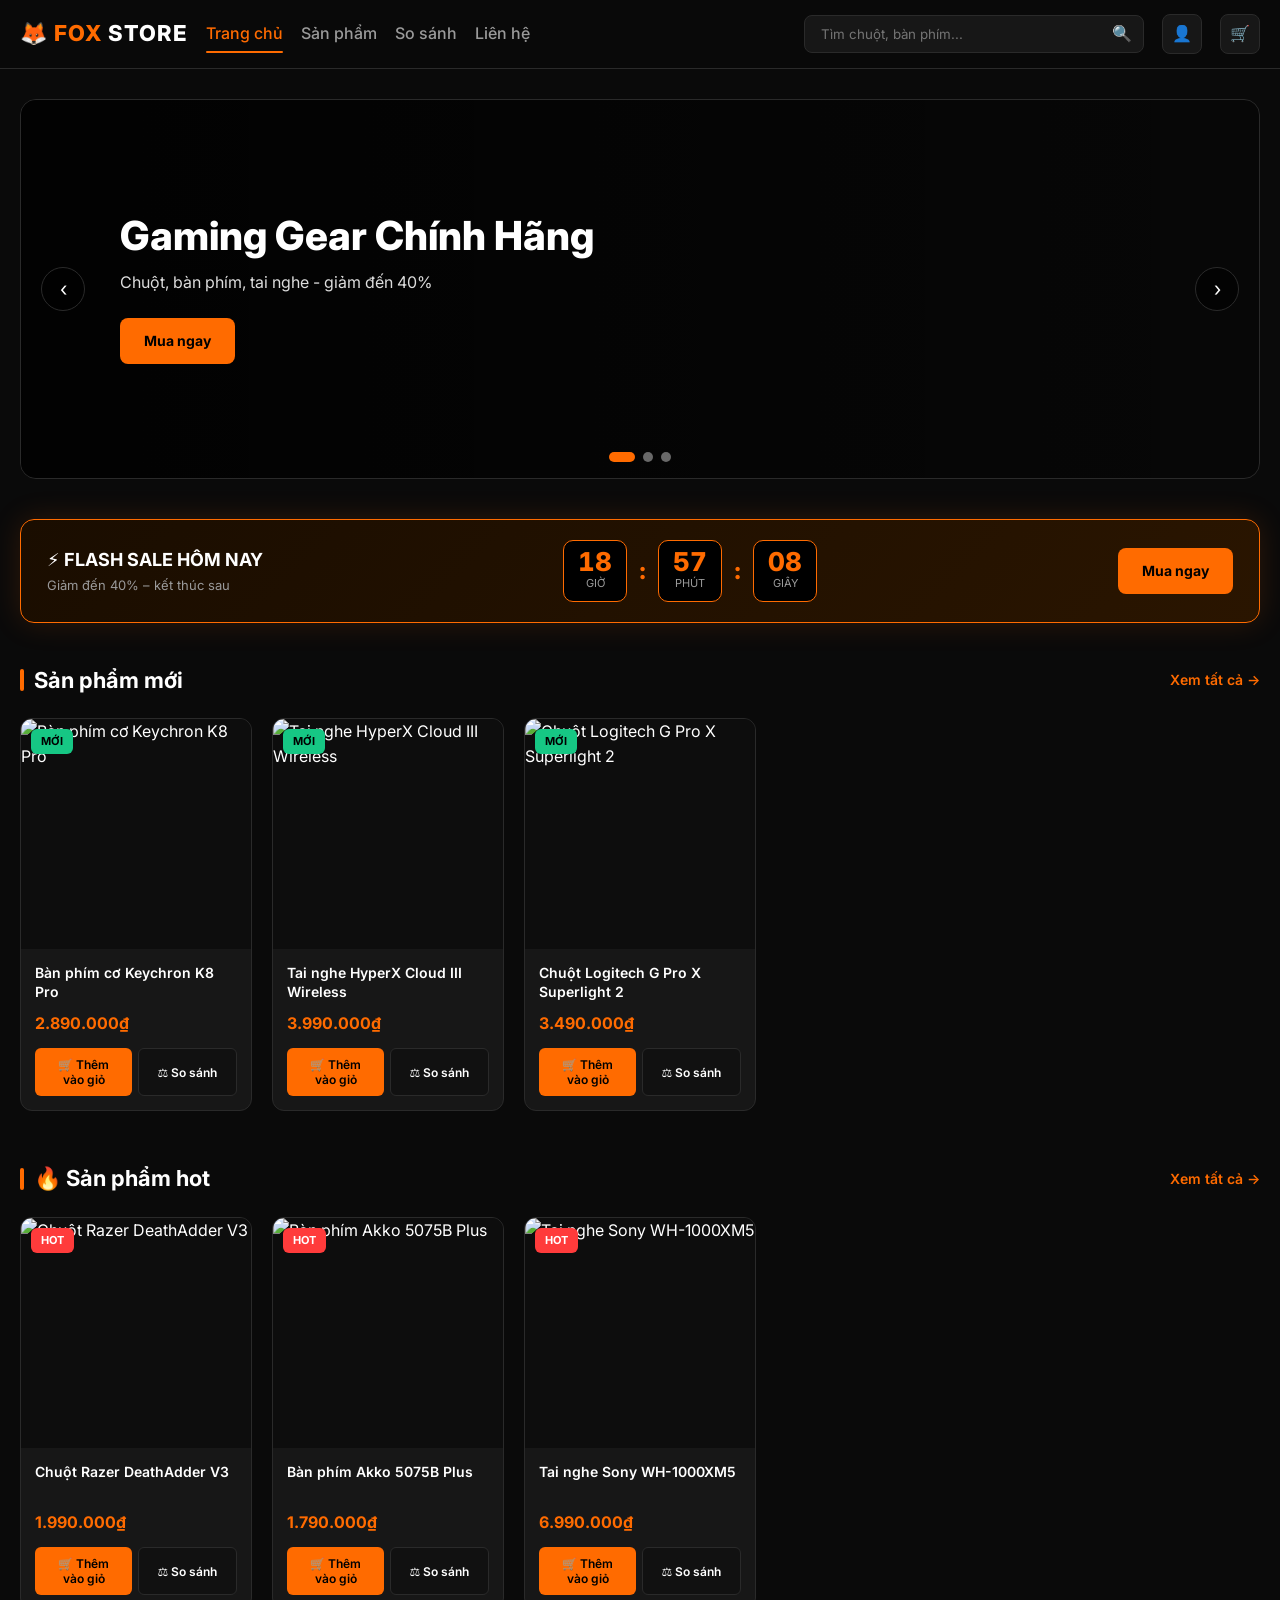
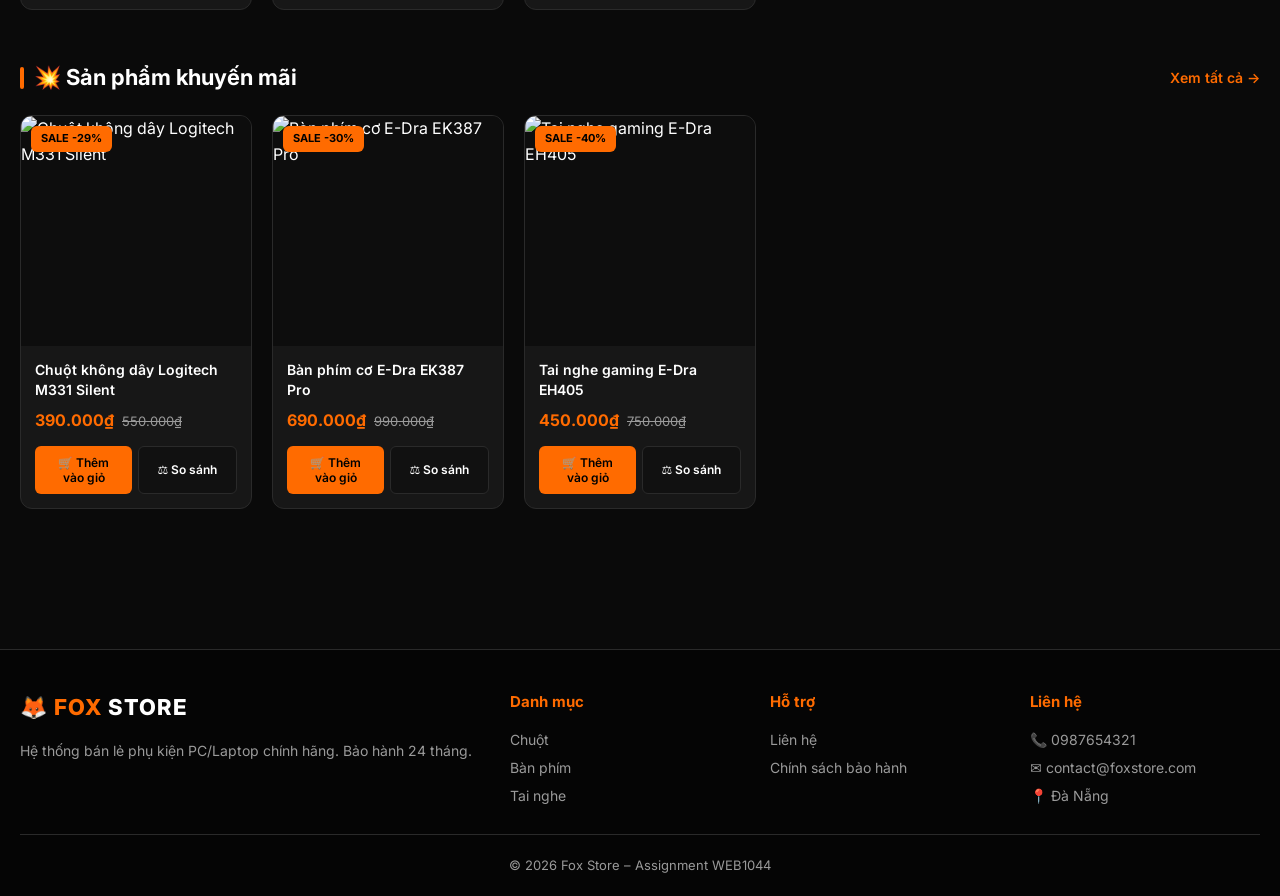
==== index.html @ b40ea375 "Initial commit" ====
<!DOCTYPE html>
<html lang="vi">

<head>
    <meta charset="UTF-8">
    <meta name="viewport" content="width=device-width, initial-scale=1.0">
    <title>Fox Store 🦊 – Phụ kiện PC / Laptop chính hãng</title>
    <link href="https://fonts.googleapis.com/css2?family=Inter:wght@400;500;600;700;800&display=swap" rel="stylesheet">
    <link rel="stylesheet" href="css/style.css">
</head>

<body>
    <div id="header"></div>
    <div class="container">
        <div class="slider" id="slider"></div>
        <div class="countdown-bar">
            <div class="countdown-label">⚡ FLASH SALE HÔM NAY<small>Giảm đến 40% – kết thúc sau</small></div>
            <div class="countdown" id="countdown"></div>
            <a href="category.html?group=sale" class="btn">Mua ngay</a>
        </div>

        <div class="section-head">
            <h2 class="section-title">Sản phẩm mới</h2>
            <a href="category.html?group=new" class="see-more">Xem tất cả →</a>
        </div>
        <div class="product-grid" id="gridNew"></div>

        <div class="section-head">
            <h2 class="section-title">🔥 Sản phẩm hot</h2>
            <a href="category.html?group=hot" class="see-more">Xem tất cả →</a>
        </div>
        <div class="product-grid" id="gridHot"></div>

        <div class="section-head">
            <h2 class="section-title">💥 Sản phẩm khuyến mãi</h2>
            <a href="category.html?group=sale" class="see-more">Xem tất cả →</a>
        </div>
        <div class="product-grid" id="gridSale"></div>

        <div id="viewedSection" style="display:none">
            <div class="section-head">
                <h2 class="section-title">👀 Bạn đã xem gần đây</h2>
            </div>
            <div class="product-grid" id="gridViewed"></div>
        </div>

        <div id="outSection" style="display:none">
            <div class="section-head">
                <h2 class="section-title">🚫 Sản phẩm đã hết hàng</h2>
                <a href="category.html?group=out" class="see-more">Xem tất cả →</a>
            </div>
            <div class="product-grid" id="gridOut"></div>
        </div>
    </div>
    <div id="footer"></div>

    <script src="js/data.js"></script>
    <script src="js/auth.js"></script>
    <script src="js/orders.js"></script>
    <script src="js/chat.js"></script>
    <script src="js/reviews.js"></script>
    <script src="js/cart.js"></script>
    <script src="js/slider.js"></script>
    <script src="js/countdown.js"></script>
    <script src="js/geo.js"></script>
    <script src="js/validate.js"></script>
    <script src="js/main.js"></script>
    <script src="js/compare.js"></script>
    <script src="js/layout.js"></script>
    <script>
        document.addEventListener("DOMContentLoaded", () => {
            injectLayout("home");
            renderSlider();
            startCountdown();
            renderHomeGroups();
        });
    </script>
</body>

</html>
---- css/style.css ----
/* ============================================================
   FOX STORE – MASTER STYLESHEET
   ============================================================ */

/* ============ RESET & VARIABLES ============ */
:root {
    --bg: #0a0a0a;
    --bg-2: #111;
    --card: #171717;
    --card-2: #1d1d1d;
    --border: #2a2a2a;
    --border-2: #333;
    --accent: #ff6b00;
    --accent-2: #ff8533;
    --accent-soft: rgba(255, 107, 0, 0.12);
    --text: #fff;
    --muted: #9a9a9a;
    --danger: #ff3b3b;
    --success: #16c784;
    --warning: #ffb020;
    --info: #00a8ff;
    --radius: 12px;
    --radius-sm: 8px;
    --radius-lg: 16px;
}

* {
    margin: 0;
    padding: 0;
    box-sizing: border-box;
}

html {
    scroll-behavior: smooth;
}

body {
    font-family: "Inter", system-ui, -apple-system, sans-serif;
    background: var(--bg);
    color: var(--text);
    line-height: 1.6;
    -webkit-font-smoothing: antialiased;
    -moz-osx-font-smoothing: grayscale;
}

a {
    color: inherit;
    text-decoration: none;
}

img {
    display: block;
    max-width: 100%;
}

button {
    font-family: inherit;
    cursor: pointer;
}

input,
select,
textarea {
    font-family: inherit;
}

/* ============ HEADER ============ */
.header {
    position: sticky;
    top: 0;
    z-index: 100;
    background: rgba(10, 10, 10, 0.92);
    backdrop-filter: blur(12px);
    -webkit-backdrop-filter: blur(12px);
    border-bottom: 1px solid var(--border);
}

.header-inner {
    max-width: 1280px;
    margin: 0 auto;
    display: flex;
    align-items: center;
    gap: 18px;
    padding: 14px 20px;
}

.logo {
    font-size: 22px;
    font-weight: 800;
    color: var(--accent);
    letter-spacing: 1px;
    display: flex;
    align-items: center;
    gap: 6px;
    flex-shrink: 0;
}

.logo span {
    color: var(--text);
}

.nav {
    display: flex;
    gap: 18px;
}

.nav a {
    color: var(--muted);
    font-weight: 500;
    transition: color .2s;
    position: relative;
}

.nav a:hover,
.nav a.active {
    color: var(--accent);
}

.nav a.active::after {
    content: "";
    position: absolute;
    bottom: -6px;
    left: 0;
    right: 0;
    height: 2px;
    background: var(--accent);
    border-radius: 2px;
}

.search-box {
    flex: 1;
    max-width: 340px;
    margin-left: auto;
    position: relative;
}

.search-box input {
    width: 100%;
    padding: 10px 40px 10px 16px;
    background: var(--card);
    border: 1px solid var(--border);
    border-radius: var(--radius-sm);
    color: var(--text);
    outline: none;
    transition: .2s;
}

.search-box input:focus {
    border-color: var(--accent);
    box-shadow: 0 0 0 3px var(--accent-soft);
}

.search-box::after {
    content: "🔍";
    position: absolute;
    right: 12px;
    top: 50%;
    transform: translateY(-50%);
    pointer-events: none;
}

.header-actions {
    display: flex;
    gap: 10px;
    align-items: center;
    flex-shrink: 0;
}

.icon-btn {
    position: relative;
    background: var(--card);
    border: 1px solid var(--border);
    width: 40px;
    height: 40px;
    border-radius: var(--radius-sm);
    color: var(--text);
    font-size: 16px;
    display: grid;
    place-items: center;
    transition: .2s;
    padding: 0;
}

.icon-btn:hover {
    border-color: var(--accent);
    color: var(--accent);
}

.badge {
    position: absolute;
    top: -6px;
    right: -6px;
    background: var(--accent);
    color: #000;
    font-size: 11px;
    font-weight: 700;
    padding: 2px 6px;
    border-radius: 10px;
    min-width: 18px;
    text-align: center;
    line-height: 1.2;
}

.badge:empty,
.badge[data-count="0"] {
    display: none !important;
}

.user-info {
    font-size: 13px;
    color: var(--muted);
    display: flex;
    align-items: center;
    gap: 6px;
    white-space: nowrap;
}

/* ============ CONTAINER ============ */
.container {
    max-width: 1280px;
    margin: 0 auto;
    padding: 30px 20px;
}

.section-title {
    font-size: 22px;
    font-weight: 700;
    display: flex;
    align-items: center;
    gap: 10px;
    margin-bottom: 20px;
}

.section-title::before {
    content: "";
    width: 4px;
    height: 22px;
    background: var(--accent);
    border-radius: 2px;
    flex-shrink: 0;
}

.section-head {
    display: flex;
    justify-content: space-between;
    align-items: center;
    margin-bottom: 20px;
    gap: 16px;
    flex-wrap: wrap;
}

.section-head .section-title {
    margin-bottom: 0;
}

.see-more {
    color: var(--accent);
    font-weight: 600;
    font-size: 14px;
}

.see-more:hover {
    color: var(--accent-2);
}

/* ============ BUTTONS ============ */
.btn {
    display: inline-flex;
    align-items: center;
    justify-content: center;
    gap: 6px;
    padding: 12px 24px;
    background: var(--accent);
    color: #000;
    border-radius: var(--radius-sm);
    font-weight: 700;
    border: none;
    cursor: pointer;
    transition: .2s;
    font-size: 14px;
    white-space: nowrap;
}

.btn:hover {
    background: var(--accent-2);
    transform: translateY(-2px);
}

.btn:active {
    transform: translateY(0);
}

.btn:disabled {
    opacity: .5;
    cursor: not-allowed;
    transform: none !important;
}

.btn-outline {
    background: transparent;
    color: var(--accent);
    border: 1px solid var(--accent);
}

.btn-outline:hover {
    background: var(--accent);
    color: #000;
}

.btn-sm {
    padding: 9px 12px;
    border-radius: 6px;
    font-size: 12px;
    font-weight: 600;
    border: none;
    transition: .2s;
    text-align: center;
    cursor: pointer;
    display: inline-flex;
    align-items: center;
    justify-content: center;
    gap: 4px;
}

.btn-cart {
    background: var(--accent);
    color: #000;
    flex: 1;
}

.btn-cart:hover {
    background: var(--accent-2);
}

.btn-detail {
    background: var(--bg-2);
    color: var(--text);
    border: 1px solid var(--border);
    flex: 1;
    display: block;
}

.btn-detail:hover {
    border-color: var(--accent);
    color: var(--accent);
}

.btn-buynow {
    background: var(--accent);
    color: #000;
    font-weight: 700;
}

.btn-buynow:hover {
    background: var(--accent-2);
}

.btn-out {
    background: #2a2a2a;
    color: #777;
    flex: 1;
    cursor: not-allowed;
    padding: 9px 12px;
    border-radius: 6px;
    font-size: 12px;
    font-weight: 600;
    border: 1px solid #333;
}

.btn-export {
    background: linear-gradient(135deg, #00a8ff, #0090e0);
    color: #000;
    border: none;
}

.btn-export:hover {
    background: linear-gradient(135deg, #33baff, #00a8ff);
}

.btn-reindex {
    background: linear-gradient(135deg, #a855f7, #9333ea);
    color: #fff;
    border: none;
}

.btn-reindex:hover {
    background: linear-gradient(135deg, #b875f8, #a855f7);
}

/* ============ SLIDER ============ */
.slider {
    position: relative;
    border-radius: var(--radius-lg);
    overflow: hidden;
    height: 380px;
    margin-bottom: 40px;
    border: 1px solid var(--border);
}

.slide {
    position: absolute;
    inset: 0;
    opacity: 0;
    transition: opacity .6s;
    background-size: cover;
    background-position: center;
}

.slide.active {
    opacity: 1;
}

.slide-content {
    position: absolute;
    left: 8%;
    top: 50%;
    transform: translateY(-50%);
    z-index: 2;
    max-width: 55%;
}

.slide-content h2 {
    font-size: 40px;
    font-weight: 800;
    margin-bottom: 12px;
    line-height: 1.1;
}

.slide-content p {
    color: #ddd;
    margin-bottom: 22px;
    font-size: 16px;
}

.slider-btn {
    position: absolute;
    top: 50%;
    transform: translateY(-50%);
    background: rgba(0, 0, 0, .6);
    border: 1px solid var(--border);
    color: #fff;
    width: 44px;
    height: 44px;
    border-radius: 50%;
    cursor: pointer;
    font-size: 20px;
    z-index: 3;
    transition: .2s;
    padding: 0;
    display: grid;
    place-items: center;
}

.slider-btn:hover {
    background: var(--accent);
    color: #000;
}

.slider-btn.prev {
    left: 20px;
}

.slider-btn.next {
    right: 20px;
}

.slider-dots {
    position: absolute;
    bottom: 16px;
    left: 50%;
    transform: translateX(-50%);
    display: flex;
    gap: 8px;
    z-index: 3;
}

.dot {
    width: 10px;
    height: 10px;
    border-radius: 50%;
    background: rgba(255, 255, 255, .4);
    cursor: pointer;
    transition: .2s;
    border: none;
    padding: 0;
}

.dot.active {
    background: var(--accent);
    width: 26px;
    border-radius: 6px;
}

/* ============ COUNTDOWN ============ */
.countdown-bar {
    background: linear-gradient(135deg, #1a0d00, #2a1500);
    border: 1px solid var(--accent);
    border-radius: 14px;
    padding: 20px 26px;
    display: flex;
    align-items: center;
    justify-content: space-between;
    gap: 20px;
    margin-bottom: 40px;
    flex-wrap: wrap;
    box-shadow: 0 0 30px rgba(255, 107, 0, .15);
}

.countdown-label {
    font-size: 18px;
    font-weight: 700;
}

.countdown-label small {
    display: block;
    color: var(--muted);
    font-weight: 400;
    font-size: 13px;
}

.countdown {
    display: flex;
    gap: 12px;
    align-items: center;
}

.cd-box {
    background: #000;
    border: 1px solid var(--accent);
    border-radius: 10px;
    padding: 8px 14px;
    min-width: 62px;
    text-align: center;
}

.cd-num {
    font-size: 26px;
    font-weight: 800;
    color: var(--accent);
    font-variant-numeric: tabular-nums;
    line-height: 1;
}

.cd-label {
    font-size: 11px;
    color: var(--muted);
    text-transform: uppercase;
}

.cd-sep {
    font-size: 24px;
    color: var(--accent);
    font-weight: 800;
}

/* ============ PRODUCT GRID ============ */
.product-grid {
    display: grid;
    grid-template-columns: repeat(auto-fill, minmax(230px, 1fr));
    gap: 20px;
    margin-bottom: 50px;
}

.product-card {
    background: var(--card);
    border: 1px solid var(--border);
    border-radius: var(--radius);
    overflow: hidden;
    transition: .25s;
    position: relative;
    cursor: pointer;
}

.product-card:hover {
    border-color: var(--accent);
    transform: translateY(-4px);
    box-shadow: 0 10px 30px rgba(255, 107, 0, .2);
}

.product-img {
    aspect-ratio: 1 / 1;
    overflow: hidden;
    background: #0d0d0d;
    position: relative;
}

.product-img img {
    width: 100%;
    height: 100%;
    object-fit: cover;
    transition: transform .4s;
}

.product-card:hover .product-img img {
    transform: scale(1.08);
}

.badge-tag {
    position: absolute;
    top: 10px;
    left: 10px;
    padding: 4px 10px;
    border-radius: 6px;
    font-size: 11px;
    font-weight: 700;
    text-transform: uppercase;
    z-index: 2;
}

.badge-new {
    background: var(--success);
    color: #000;
}

.badge-hot {
    background: var(--danger);
    color: #fff;
}

.badge-sale {
    background: var(--accent);
    color: #000;
}

.badge-out {
    background: #666;
    color: #fff;
}

.product-info {
    padding: 14px;
}

.product-name {
    font-size: 14px;
    font-weight: 600;
    line-height: 1.4;
    margin-bottom: 8px;
    height: 40px;
    overflow: hidden;
    display: -webkit-box;
    -webkit-line-clamp: 2;
    line-clamp: 2;
    -webkit-box-orient: vertical;
    box-orient: vertical;
}

.product-price {
    display: flex;
    gap: 8px;
    align-items: baseline;
    margin-bottom: 12px;
}

.price-now {
    color: var(--accent);
    font-size: 16px;
    font-weight: 700;
}

.price-old {
    color: var(--muted);
    font-size: 13px;
    text-decoration: line-through;
}

.product-actions {
    display: flex;
    gap: 6px;
}

.btn-compare {
    background: var(--bg-2);
    color: var(--text);
    border: 1px solid var(--border);
    flex: 1;
    min-width: 0;
}

.btn-compare:hover {
    border-color: var(--accent);
    color: var(--accent);
}

.btn-compare-active {
    background: var(--accent);
    color: #000;
    border: 1px solid var(--accent);
    flex: 1;
    min-width: 0;
}

.btn-compare-active:hover {
    background: var(--accent-2);
}

.product-card.out-of-stock {
    opacity: .6;
    cursor: not-allowed;
}

.product-card.out-of-stock:hover {
    transform: none;
    border-color: var(--border);
    box-shadow: none;
}

.product-card.out-of-stock:hover .product-img img {
    transform: none;
}

/* ============ FORM ============ */
.form-group {
    margin-bottom: 16px;
}

.form-group label {
    display: block;
    margin-bottom: 6px;
    font-weight: 500;
    font-size: 14px;
}

.form-control {
    width: 100%;
    padding: 11px 14px;
    background: var(--card);
    border: 1px solid var(--border);
    border-radius: var(--radius-sm);
    color: var(--text);
    outline: none;
    font-size: 14px;
    transition: .2s;
}

.form-control:focus {
    border-color: var(--accent);
}

.form-control.error {
    border-color: var(--danger);
}

.form-control:disabled,
.form-control[readonly] {
    opacity: .6;
    cursor: not-allowed;
}

textarea.form-control {
    resize: vertical;
    min-height: 80px;
}

select.form-control {
    cursor: pointer;
}

.error-msg {
    color: var(--danger);
    font-size: 12px;
    margin-top: 4px;
    display: none;
}

.error-msg.show {
    display: block;
}

.form-row {
    display: grid;
    grid-template-columns: 1fr 1fr;
    gap: 14px;
}

/* ============ PASSWORD TOGGLE ============ */
.pw-wrap {
    position: relative;
}

.pw-wrap .form-control {
    padding-right: 46px;
}

.pw-toggle {
    position: absolute;
    right: 8px;
    top: 50%;
    transform: translateY(-50%);
    background: transparent;
    border: none;
    color: var(--muted);
    font-size: 18px;
    cursor: pointer;
    padding: 6px 8px;
    border-radius: 6px;
    transition: .2s;
}

.pw-toggle:hover {
    color: var(--accent);
    background: var(--bg-2);
}

/* ============ CART ============ */
.cart-item {
    display: grid;
    grid-template-columns: 80px 1fr auto auto;
    gap: 16px;
    align-items: center;
    padding: 16px;
    background: var(--card);
    border: 1px solid var(--border);
    border-radius: var(--radius);
    margin-bottom: 12px;
}

.cart-item img {
    width: 80px;
    height: 80px;
    object-fit: cover;
    border-radius: var(--radius-sm);
}

.qty-control {
    display: flex;
    align-items: center;
    gap: 8px;
}

.qty-btn {
    width: 30px;
    height: 30px;
    border-radius: 6px;
    background: var(--bg-2);
    border: 1px solid var(--border);
    color: #fff;
    font-weight: 700;
    display: grid;
    place-items: center;
    transition: .2s;
    padding: 0;
}

.qty-btn:hover {
    border-color: var(--accent);
    color: var(--accent);
}

.qty-num {
    min-width: 30px;
    text-align: center;
    font-weight: 700;
}

.btn-remove {
    background: transparent;
    border: none;
    color: var(--danger);
    font-size: 18px;
    transition: .2s;
    padding: 4px;
}

.btn-remove:hover {
    transform: scale(1.15);
}

.cart-summary {
    background: var(--card);
    border: 1px solid var(--border);
    border-radius: var(--radius);
    padding: 24px;
    margin-top: 20px;
}

.summary-row {
    display: flex;
    justify-content: space-between;
    padding: 10px 0;
    border-bottom: 1px solid var(--border);
}

.summary-row.total {
    border-bottom: none;
    font-size: 20px;
    font-weight: 700;
    padding-top: 16px;
}

.summary-row.total span:last-child {
    color: var(--accent);
}

/* ============ TOAST ============ */
.toast {
    position: fixed;
    bottom: 24px;
    right: 24px;
    background: var(--card);
    border: 1px solid var(--accent);
    border-radius: var(--radius-sm);
    padding: 14px 20px;
    color: #fff;
    font-weight: 500;
    z-index: 999;
    box-shadow: 0 10px 30px rgba(0, 0, 0, .5);
    transform: translateX(400px);
    transition: transform .3s;
    max-width: 320px;
}

.toast.show {
    transform: translateX(0);
}

/* ============ FOOTER ============ */
.footer {
    background: #050505;
    border-top: 1px solid var(--border);
    padding: 40px 20px 20px;
    margin-top: 60px;
}

.footer-inner {
    max-width: 1280px;
    margin: 0 auto;
    display: grid;
    grid-template-columns: 2fr 1fr 1fr 1fr;
    gap: 30px;
}

.footer h4 {
    color: var(--accent);
    margin-bottom: 12px;
    font-size: 15px;
}

.footer p,
.footer a {
    color: var(--muted);
    font-size: 14px;
    line-height: 2;
}

.footer a:hover {
    color: var(--accent);
}

.footer-bottom {
    max-width: 1280px;
    margin: 24px auto 0;
    padding-top: 20px;
    border-top: 1px solid var(--border);
    text-align: center;
    color: var(--muted);
    font-size: 13px;
}

/* ============ SEARCH RESULT ============ */
.search-result-box {
    position: absolute;
    top: calc(100% + 8px);
    left: 0;
    right: 0;
    background: var(--card);
    border: 1px solid var(--border);
    border-radius: 10px;
    max-height: 420px;
    overflow-y: auto;
    display: none;
    z-index: 50;
    box-shadow: 0 20px 40px rgba(0, 0, 0, .5);
}

.search-result-item {
    display: flex;
    gap: 12px;
    padding: 10px 14px;
    border-bottom: 1px solid var(--border);
    align-items: center;
    transition: .2s;
}

.search-result-item:last-child {
    border-bottom: none;
}

.search-result-item:hover {
    background: var(--bg-2);
}

.search-result-item img {
    width: 44px;
    height: 44px;
    border-radius: 6px;
    object-fit: cover;
    flex-shrink: 0;
}

/* ============ CATEGORY PAGE ============ */
.category-layout {
    display: grid;
    grid-template-columns: 260px 1fr;
    gap: 26px;
    align-items: start;
}

.filter-sidebar {
    background: var(--card);
    border: 1px solid var(--border);
    border-radius: var(--radius);
    padding: 20px;
    position: sticky;
    top: 90px;
}

.filter-block {
    padding-bottom: 18px;
    margin-bottom: 18px;
    border-bottom: 1px solid var(--border);
}

.filter-block:last-child {
    border-bottom: none;
    margin-bottom: 0;
    padding-bottom: 0;
}

.filter-title {
    font-size: 14px;
    font-weight: 700;
    text-transform: uppercase;
    letter-spacing: .5px;
    margin-bottom: 12px;
    color: var(--accent);
}

.filter-option {
    display: flex;
    align-items: center;
    gap: 8px;
    padding: 7px 0;
    cursor: pointer;
    color: var(--muted);
    font-size: 14px;
    transition: .2s;
}

.filter-option:hover {
    color: var(--accent);
}

.filter-option input {
    accent-color: var(--accent);
    cursor: pointer;
    width: 16px;
    height: 16px;
    flex-shrink: 0;
}

.filter-option.active {
    color: var(--accent);
    font-weight: 600;
}

.price-range {
    display: flex;
    gap: 8px;
    align-items: center;
    margin-top: 8px;
}

.price-range input {
    flex: 1;
    padding: 8px 10px;
    background: var(--bg-2);
    border: 1px solid var(--border);
    border-radius: 6px;
    color: var(--text);
    font-size: 13px;
    outline: none;
    min-width: 0;
}

.price-range input:focus {
    border-color: var(--accent);
}

.toolbar {
    display: flex;
    justify-content: space-between;
    align-items: center;
    background: var(--card);
    border: 1px solid var(--border);
    border-radius: var(--radius);
    padding: 14px 18px;
    margin-bottom: 20px;
    flex-wrap: wrap;
    gap: 12px;
}

.toolbar-info {
    color: var(--muted);
    font-size: 14px;
}

.toolbar-info b {
    color: var(--accent);
}

.toolbar-sort {
    display: flex;
    align-items: center;
    gap: 10px;
    font-size: 14px;
}

.toolbar-sort select {
    padding: 8px 12px;
    background: var(--bg-2);
    border: 1px solid var(--border);
    border-radius: 6px;
    color: var(--text);
    outline: none;
    cursor: pointer;
}

.toolbar-sort select:focus {
    border-color: var(--accent);
}

.breadcrumb {
    display: flex;
    gap: 8px;
    color: var(--muted);
    font-size: 14px;
    margin-bottom: 20px;
    align-items: center;
    flex-wrap: wrap;
}

.breadcrumb a:hover {
    color: var(--accent);
}

.breadcrumb span {
    color: var(--accent);
}

.active-filters {
    display: flex;
    flex-wrap: wrap;
    gap: 8px;
    margin-bottom: 16px;
}

.chip {
    background: var(--accent-soft);
    border: 1px solid var(--accent);
    color: var(--accent);
    padding: 5px 12px;
    border-radius: 20px;
    font-size: 13px;
    display: inline-flex;
    align-items: center;
    gap: 6px;
    cursor: pointer;
    transition: .2s;
}

.chip:hover {
    background: var(--accent);
    color: #000;
}

.empty-state {
    text-align: center;
    padding: 80px 20px;
    color: var(--muted);
}

.empty-state .icon {
    font-size: 60px;
    margin-bottom: 16px;
    opacity: .4;
}

/* ============ PRODUCT DETAIL ============ */
.product-detail {
    display: grid;
    grid-template-columns: 1fr 1fr;
    gap: 40px;
    margin-bottom: 50px;
}

.detail-gallery {
    background: var(--card);
    border: 1px solid var(--border);
    border-radius: var(--radius-lg);
    padding: 20px;
    position: sticky;
    top: 90px;
    height: fit-content;
}

.detail-img-main {
    aspect-ratio: 1 / 1;
    border-radius: var(--radius);
    overflow: hidden;
    background: #0d0d0d;
    margin-bottom: 14px;
}

.detail-img-main img {
    width: 100%;
    height: 100%;
    object-fit: cover;
    transition: transform .4s;
}

.detail-img-main:hover img {
    transform: scale(1.05);
}

.detail-thumbs {
    display: flex;
    gap: 10px;
    flex-wrap: wrap;
}

.detail-thumb {
    width: 70px;
    height: 70px;
    border-radius: var(--radius-sm);
    overflow: hidden;
    border: 2px solid var(--border);
    cursor: pointer;
    transition: .2s;
    background: #0d0d0d;
}

.detail-thumb.active {
    border-color: var(--accent);
}

.detail-thumb:hover {
    border-color: var(--accent);
}

.detail-thumb img {
    width: 100%;
    height: 100%;
    object-fit: cover;
}

.detail-badge {
    display: inline-block;
    padding: 5px 12px;
    border-radius: 20px;
    font-size: 12px;
    font-weight: 700;
    text-transform: uppercase;
    margin-bottom: 12px;
}

.detail-title {
    font-size: 28px;
    font-weight: 700;
    line-height: 1.3;
    margin-bottom: 14px;
}

.detail-meta {
    display: flex;
    gap: 20px;
    color: var(--muted);
    font-size: 14px;
    margin-bottom: 20px;
    padding-bottom: 20px;
    border-bottom: 1px solid var(--border);
    flex-wrap: wrap;
}

.detail-meta b {
    color: var(--accent);
}

.detail-price {
    display: flex;
    align-items: baseline;
    gap: 14px;
    margin-bottom: 20px;
    flex-wrap: wrap;
}

.detail-price .now {
    font-size: 32px;
    font-weight: 800;
    color: var(--accent);
}

.detail-price .old {
    font-size: 18px;
    color: var(--muted);
    text-decoration: line-through;
}

.detail-price .discount {
    background: var(--danger);
    color: #fff;
    padding: 3px 10px;
    border-radius: 6px;
    font-size: 13px;
    font-weight: 700;
}

.detail-desc {
    color: var(--muted);
    line-height: 1.7;
    margin-bottom: 24px;
    padding: 16px;
    background: var(--card);
    border-left: 3px solid var(--accent);
    border-radius: 6px;
}

.detail-qty {
    display: flex;
    align-items: center;
    gap: 14px;
    margin-bottom: 20px;
}

.detail-qty label {
    color: var(--muted);
    font-size: 14px;
}

.qty-control-lg {
    display: flex;
    align-items: center;
    gap: 10px;
}

.qty-control-lg .qty-btn {
    width: 38px;
    height: 38px;
    font-size: 16px;
}

.qty-control-lg .qty-num {
    font-size: 18px;
    min-width: 40px;
}

.detail-actions {
    display: flex;
    gap: 12px;
    margin-bottom: 26px;
}

.detail-actions .btn {
    padding: 14px 30px;
    font-size: 15px;
    flex: 1;
}

.detail-policies {
    display: grid;
    grid-template-columns: repeat(3, 1fr);
    gap: 12px;
    padding: 16px;
    background: var(--card);
    border: 1px solid var(--border);
    border-radius: var(--radius);
}

.policy-item {
    text-align: center;
    font-size: 13px;
    color: var(--muted);
}

.policy-item .ic {
    font-size: 22px;
    display: block;
    margin-bottom: 6px;
}

/* ============ VIDEO ============ */
.video-section {
    background: var(--card);
    border: 1px solid var(--border);
    border-radius: var(--radius-lg);
    padding: 24px;
    margin-bottom: 50px;
}

.video-section h3 {
    margin-bottom: 16px;
    display: flex;
    align-items: center;
    gap: 10px;
    font-size: 18px;
}

.video-section h3::before {
    content: "";
    width: 4px;
    height: 20px;
    background: var(--accent);
    border-radius: 2px;
}

.video-wrap {
    aspect-ratio: 16 / 9;
    border-radius: var(--radius);
    overflow: hidden;
    background: #000;
    margin-bottom: 16px;
}

.video-wrap iframe {
    width: 100%;
    height: 100%;
    border: none;
}

.video-controls {
    display: flex;
    gap: 10px;
    flex-wrap: wrap;
    align-items: center;
}

.video-controls button {
    padding: 10px 20px;
    background: var(--bg-2);
    border: 1px solid var(--border);
    color: var(--text);
    border-radius: var(--radius-sm);
    font-weight: 600;
    transition: .2s;
    font-size: 14px;
}

.video-controls button:hover {
    border-color: var(--accent);
    color: var(--accent);
}

.video-controls button.active {
    background: var(--accent);
    color: #000;
    border-color: var(--accent);
}

.volume-wrap {
    display: flex;
    align-items: center;
    gap: 8px;
    padding: 8px 14px;
    background: var(--bg-2);
    border: 1px solid var(--border);
    border-radius: var(--radius-sm);
}

.volume-slider {
    width: 100px;
    height: 4px;
    border-radius: 4px;
    outline: none;
    cursor: pointer;
    accent-color: var(--accent);
    -webkit-appearance: none;
    appearance: none;
    background: var(--border);
}

.volume-slider::-webkit-slider-thumb {
    -webkit-appearance: none;
    width: 14px;
    height: 14px;
    background: var(--accent);
    border-radius: 50%;
    cursor: pointer;
}

.volume-slider::-moz-range-thumb {
    width: 14px;
    height: 14px;
    background: var(--accent);
    border-radius: 50%;
    cursor: pointer;
    border: none;
}

.cc-toggle {
    display: flex;
    align-items: center;
    gap: 8px;
    padding: 10px 16px;
    background: var(--bg-2);
    border: 1px solid var(--border);
    border-radius: var(--radius-sm);
    cursor: pointer;
    font-size: 14px;
    font-weight: 600;
    color: var(--text);
    transition: .2s;
}

.cc-toggle:hover {
    border-color: var(--accent);
    color: var(--accent);
}

.cc-toggle input[type="checkbox"] {
    width: 16px;
    height: 16px;
    accent-color: var(--accent);
    cursor: pointer;
}

.cc-toggle:has(input:checked) {
    background: var(--accent);
    color: #000;
    border-color: var(--accent);
}

.video-wrap:fullscreen {
    background: #000;
    display: flex;
    align-items: center;
    justify-content: center;
    aspect-ratio: auto;
    width: 100vw;
    height: 100vh;
}

.video-wrap:fullscreen #ytPlayer,
.video-wrap:fullscreen iframe {
    width: 100% !important;
    height: 100% !important;
}

/* ============ TABS ============ */
.tabs {
    display: flex;
    gap: 4px;
    border-bottom: 2px solid var(--border);
    margin-bottom: 20px;
    flex-wrap: wrap;
}

.tab {
    padding: 12px 22px;
    background: transparent;
    border: none;
    color: var(--muted);
    font-weight: 600;
    cursor: pointer;
    font-size: 14px;
    position: relative;
    transition: .2s;
}

.tab:hover {
    color: var(--text);
}

.tab.active {
    color: var(--accent);
}

.tab.active::after {
    content: "";
    position: absolute;
    bottom: -2px;
    left: 0;
    right: 0;
    height: 2px;
    background: var(--accent);
}

.tab-panel {
    display: none;
    line-height: 1.8;
    color: var(--muted);
}

.tab-panel.active {
    display: block;
}

.tab-panel h4 {
    color: var(--text);
    margin: 16px 0 8px;
}

.tab-panel ul {
    padding-left: 20px;
}

.tab-panel li {
    margin-bottom: 6px;
}

.not-found {
    text-align: center;
    padding: 100px 20px;
    color: var(--muted);
}

/* ============ AUTH ============ */
.auth-wrap {
    max-width: 460px;
    margin: 40px auto;
    background: var(--card);
    border: 1px solid var(--border);
    border-radius: var(--radius-lg);
    padding: 32px;
}

.auth-tabs {
    display: flex;
    gap: 4px;
    margin-bottom: 24px;
    border-bottom: 1px solid var(--border);
}

.auth-tab {
    flex: 1;
    padding: 12px 8px;
    background: transparent;
    border: none;
    color: var(--muted);
    font-weight: 600;
    cursor: pointer;
    font-size: 14px;
    position: relative;
    transition: .2s;
}

.auth-tab.active {
    color: var(--accent);
}

.auth-tab.active::after {
    content: "";
    position: absolute;
    bottom: -1px;
    left: 0;
    right: 0;
    height: 2px;
    background: var(--accent);
}

.auth-form {
    display: none;
}

.auth-form.active {
    display: block;
}

.auth-hint {
    background: var(--accent-soft);
    border-left: 3px solid var(--accent);
    padding: 10px 14px;
    border-radius: 6px;
    font-size: 13px;
    color: var(--muted);
    margin-bottom: 16px;
    line-height: 1.8;
}

.auth-hint b {
    color: var(--accent);
}

.checkbox-wrap {
    display: flex;
    align-items: flex-start;
    gap: 10px;
    padding: 12px;
    background: rgba(0, 168, 255, .08);
    border: 1px solid var(--info);
    border-radius: var(--radius-sm);
    margin-top: 10px;
}

.checkbox-wrap input[type="checkbox"] {
    width: 18px;
    height: 18px;
    accent-color: var(--info);
    cursor: pointer;
    margin-top: 2px;
    flex-shrink: 0;
}

.checkbox-wrap label {
    cursor: pointer;
    font-size: 13px;
    color: var(--info);
    line-height: 1.5;
}

.checkbox-wrap label b {
    color: #fff;
}

/* ============================================================
   ADMIN / SHIPPER TOPBAR
   ============================================================ */
.admin-topbar {
    position: sticky;
    top: 0;
    z-index: 100;
    background: #050505;
    border-bottom: 2px solid var(--accent);
    box-shadow: 0 4px 20px rgba(255, 107, 0, .15);
}

.admin-topbar.shipper-topbar {
    border-bottom-color: #00a8ff;
    box-shadow: 0 4px 20px rgba(0, 168, 255, .15);
}

.admin-topbar-inner {
    max-width: 1280px;
    margin: 0 auto;
    display: flex;
    justify-content: space-between;
    align-items: center;
    padding: 14px 20px;
    gap: 20px;
    flex-wrap: wrap;
}

.admin-topbar .logo {
    display: flex;
    align-items: center;
    gap: 10px;
    font-size: 22px;
}

.role-badge {
    font-size: 11px;
    font-weight: 800;
    padding: 3px 10px;
    border-radius: 6px;
    letter-spacing: .5px;
    text-transform: uppercase;
}

.role-badge.admin-badge {
    background: var(--accent);
    color: #000;
}

.role-badge.shipper-badge {
    background: #00a8ff;
    color: #000;
}

.admin-topbar-actions {
    display: flex;
    gap: 10px;
    align-items: center;
    flex-wrap: wrap;
}

.topbar-btn {
    background: var(--card);
    border: 1px solid var(--border);
    color: var(--text);
    padding: 10px 16px;
    border-radius: 10px;
    font-size: 13px;
    font-weight: 600;
    cursor: pointer;
    display: inline-flex;
    align-items: center;
    gap: 6px;
    transition: .2s;
    text-decoration: none;
    position: relative;
}

.topbar-btn:hover {
    border-color: var(--accent);
    color: var(--accent);
    transform: translateY(-2px);
}

.topbar-btn.danger:hover {
    border-color: var(--danger);
    color: var(--danger);
}

.topbar-badge {
    background: var(--accent);
    color: #000;
    font-size: 10px;
    font-weight: 800;
    padding: 2px 6px;
    border-radius: 8px;
    min-width: 18px;
    text-align: center;
}

.admin-footer {
    text-align: center;
    padding: 20px;
    color: var(--muted);
    font-size: 12px;
    background: #050505;
    border-top: 1px solid var(--border);
    margin-top: 40px;
}

.admin-footer.shipper-footer {
    border-top-color: rgba(0, 168, 255, .3);
}

/* ============================================================
   ADMIN PANEL
   ============================================================ */
.admin-header {
    display: flex;
    justify-content: space-between;
    align-items: center;
    margin-bottom: 24px;
    flex-wrap: wrap;
    gap: 16px;
}

.admin-tabs {
    display: flex;
    gap: 8px;
    margin-bottom: 24px;
    padding: 6px;
    background: var(--card);
    border: 1px solid var(--border);
    border-radius: 14px;
    overflow-x: auto;
    scrollbar-width: thin;
}

.admin-tabs::-webkit-scrollbar {
    height: 4px;
}

.admin-tabs::-webkit-scrollbar-thumb {
    background: var(--border-2);
    border-radius: 4px;
}

.admin-tabs button {
    flex: 1;
    min-width: 120px;
    padding: 12px 18px;
    background: transparent;
    border: none;
    color: var(--muted);
    font-weight: 600;
    font-size: 14px;
    border-radius: 10px;
    cursor: pointer;
    transition: all .2s ease;
    position: relative;
    white-space: nowrap;
}

.admin-tabs button:hover {
    background: rgba(255, 255, 255, 0.04);
    color: var(--text);
}

.admin-tabs button.active {
    background: var(--accent);
    color: #000;
    font-weight: 700;
    box-shadow: 0 4px 12px rgba(255, 107, 0, 0.35);
}

.admin-stats {
    display: grid;
    grid-template-columns: repeat(auto-fit, minmax(180px, 1fr));
    gap: 16px;
    margin-bottom: 24px;
}

.stat-card {
    background: var(--card);
    border: 1px solid var(--border);
    border-radius: var(--radius);
    padding: 20px;
    transition: .2s;
    position: relative;
    overflow: hidden;
}

.stat-card::before {
    content: "";
    position: absolute;
    top: 0;
    left: 0;
    width: 4px;
    height: 100%;
    background: var(--accent);
    opacity: 0;
    transition: .2s;
}

.stat-card:hover {
    border-color: var(--accent);
}

.stat-card:hover::before {
    opacity: 1;
}

.stat-card .label {
    color: var(--muted);
    font-size: 12px;
    text-transform: uppercase;
    letter-spacing: .5px;
    margin-bottom: 6px;
    font-weight: 600;
}

.stat-card .value {
    font-size: 28px;
    font-weight: 800;
    color: var(--accent);
    line-height: 1.1;
}

.admin-table {
    width: 100%;
    background: var(--card);
    border: 1px solid var(--border);
    border-radius: var(--radius);
    overflow: hidden;
}

.admin-table table {
    width: 100%;
    border-collapse: collapse;
}

.admin-table th,
.admin-table td {
    padding: 14px 16px;
    text-align: left;
    border-bottom: 1px solid var(--border);
    font-size: 14px;
    vertical-align: middle;
}

.admin-table th {
    background: var(--bg-2);
    color: var(--accent);
    font-weight: 700;
    text-transform: uppercase;
    font-size: 12px;
    letter-spacing: .5px;
    white-space: nowrap;
}

.admin-table tr:last-child td {
    border-bottom: none;
}

.admin-table tr:hover td {
    background: rgba(255, 255, 255, 0.02);
}

.admin-table img {
    border-radius: 8px;
    object-fit: cover;
    border: 1px solid var(--border);
}

.admin-table td b {
    font-family: 'SF Mono', Consolas, monospace;
    font-size: 13px;
}

.tag {
    display: inline-block;
    padding: 4px 10px;
    border-radius: 6px;
    font-size: 11px;
    font-weight: 700;
    text-transform: uppercase;
    white-space: nowrap;
    line-height: 1.4;
}

.tag-new {
    background: var(--success);
    color: #000;
}

.tag-hot {
    background: var(--danger);
    color: #fff;
}

.tag-sale {
    background: var(--accent);
    color: #000;
}

.row-actions {
    display: flex;
    gap: 6px;
    flex-wrap: wrap;
}

.row-actions button {
    padding: 6px 12px;
    border-radius: 6px;
    border: 1px solid var(--border);
    background: var(--bg-2);
    color: var(--text);
    font-size: 13px;
    transition: .2s;
    white-space: nowrap;
    display: inline-flex;
    align-items: center;
    gap: 4px;
}

.row-actions button:hover {
    border-color: var(--accent);
    color: var(--accent);
    background: var(--accent-soft);
}

.row-actions button.danger:hover {
    border-color: var(--danger);
    color: var(--danger);
    background: rgba(255, 59, 59, 0.1);
}

/* ============ ADMIN SORT BAR ============ */
.admin-sort-bar {
    display: flex;
    gap: 12px;
    align-items: center;
    flex-wrap: wrap;
    margin-bottom: 16px;
    padding: 14px 18px;
    background: var(--card);
    border: 1px solid var(--border);
    border-radius: 12px;
}

.admin-sort-bar label {
    font-size: 13px;
    color: var(--muted);
    font-weight: 600;
}

.admin-sort-bar select {
    padding: 8px 12px;
    background: var(--bg-2);
    border: 1px solid var(--border);
    border-radius: 8px;
    color: var(--text);
    font-family: inherit;
    cursor: pointer;
    font-size: 13px;
    outline: none;
    transition: .2s;
}

.admin-sort-bar select:focus {
    border-color: var(--accent);
}

.admin-sort-bar .divider {
    width: 1px;
    height: 24px;
    background: var(--border);
    margin: 0 4px;
}

/* ============ MODAL ============ */
.modal-overlay {
    position: fixed;
    inset: 0;
    background: rgba(0, 0, 0, .75);
    backdrop-filter: blur(4px);
    -webkit-backdrop-filter: blur(4px);
    z-index: 200;
    display: none;
    align-items: center;
    justify-content: center;
    padding: 20px;
    overflow-y: auto;
}

.modal-overlay.show {
    display: flex;
}

.modal {
    background: var(--card);
    border: 1px solid var(--border);
    border-radius: var(--radius-lg);
    max-width: 680px;
    width: 100%;
    max-height: 92vh;
    overflow-y: auto;
    padding: 28px;
    animation: modalIn .25s ease-out;
}

@keyframes modalIn {
    from {
        opacity: 0;
        transform: scale(0.95) translateY(10px);
    }

    to {
        opacity: 1;
        transform: scale(1) translateY(0);
    }
}

.modal h3 {
    margin-bottom: 20px;
    display: flex;
    justify-content: space-between;
    align-items: center;
    font-size: 18px;
}

.modal-close {
    background: transparent;
    border: none;
    color: var(--muted);
    font-size: 24px;
    line-height: 1;
    transition: .2s;
    padding: 0 4px;
}

.modal-close:hover {
    color: var(--danger);
}

.modal-actions {
    display: flex;
    gap: 12px;
    margin-top: 24px;
    justify-content: flex-end;
    padding-top: 20px;
    border-top: 1px solid var(--border);
}

.img-grid {
    display: grid;
    grid-template-columns: repeat(4, 1fr);
    gap: 12px;
    margin-top: 8px;
}

.img-item {
    text-align: center;
}

.img-item .lbl {
    font-size: 11px;
    color: var(--muted);
    margin-bottom: 6px;
    font-weight: 600;
    text-transform: uppercase;
    letter-spacing: .3px;
}

.img-item input {
    width: 100%;
    padding: 8px 10px;
    background: var(--bg-2);
    border: 1px solid var(--border);
    border-radius: 6px;
    color: var(--text);
    font-size: 12px;
    outline: none;
    margin-bottom: 8px;
}

.img-item input:focus {
    border-color: var(--accent);
}

.img-item img {
    width: 100%;
    aspect-ratio: 1 / 1;
    object-fit: cover;
    border-radius: 8px;
    border: 1px solid var(--border);
    display: none;
}

/* ============ EXPORT MODAL ============ */
.export-hint {
    background: rgba(0, 168, 255, 0.08);
    border-left: 3px solid #00a8ff;
    padding: 12px 16px;
    border-radius: 8px;
    font-size: 13px;
    color: var(--muted);
    margin-bottom: 16px;
    line-height: 1.7;
}

.export-hint b {
    color: #00a8ff;
}

.export-hint code {
    background: var(--bg-2);
    padding: 2px 6px;
    border-radius: 4px;
    color: var(--accent);
    font-family: 'SF Mono', monospace;
    font-size: 12px;
}

#exportCode,
#reviewExportCode,
#chatExportCode {
    width: 100%;
    min-height: 400px;
    padding: 16px;
    background: #0d0d0d;
    border: 1px solid var(--border);
    border-radius: 10px;
    color: #00ff88;
    font-family: 'SF Mono', Consolas, 'Courier New', monospace;
    font-size: 12px;
    line-height: 1.6;
    outline: none;
    resize: vertical;
    white-space: pre;
    overflow-x: auto;
}

#exportCode:focus,
#reviewExportCode:focus,
#chatExportCode:focus {
    border-color: var(--accent);
}

/* ============ STAR RATING ============ */
.stars-display {
    letter-spacing: 1px;
    display: inline-block;
}

.star-picker {
    display: inline-flex;
    align-items: center;
    gap: 4px;
    background: var(--bg-2);
    padding: 8px 14px;
    border-radius: 10px;
    border: 1px solid var(--border);
}

.star-picker .star {
    font-size: 28px;
    cursor: pointer;
    color: #444;
    transition: .15s;
    line-height: 1;
    user-select: none;
}

.star-picker .star:hover {
    transform: scale(1.15);
}

.star-picker .star.active {
    color: #ffb020;
    text-shadow: 0 0 12px rgba(255, 176, 32, .5);
}

.star-label {
    font-size: 13px;
    color: var(--muted);
    margin-left: 10px;
    font-weight: 600;
}

/* ============ REVIEW SECTION ============ */
.review-section {
    margin-top: 20px;
    padding: 20px;
    background: linear-gradient(135deg, rgba(255, 107, 0, .05), transparent);
    border: 1px solid var(--border);
    border-radius: 14px;
}

.review-form-item {
    background: var(--bg-2);
    border: 1px solid var(--border);
    border-radius: 10px;
    padding: 14px;
    margin-bottom: 12px;
}

.review-done {
    background: rgba(22, 199, 132, .08);
    border: 1px solid var(--success);
    border-radius: 10px;
    padding: 14px;
    margin-bottom: 12px;
}

/* ============ ANALYTICS ============ */
.analytics-row {
    display: grid;
    grid-template-columns: 1fr 1fr;
    gap: 20px;
    margin-bottom: 20px;
}

.analytics-box {
    background: var(--card);
    border: 1px solid var(--border);
    border-radius: 14px;
    padding: 20px;
}

.analytics-box h3 {
    font-size: 16px;
    margin-bottom: 14px;
    display: flex;
    align-items: center;
    gap: 8px;
}

.analytics-item {
    display: flex;
    align-items: center;
    gap: 12px;
    padding: 10px 0;
    border-bottom: 1px solid var(--border);
}

.analytics-item:last-child {
    border-bottom: none;
}

.analytics-item img {
    width: 44px;
    height: 44px;
    border-radius: 8px;
    object-fit: cover;
    border: 1px solid var(--border);
    flex-shrink: 0;
}

.analytics-rank {
    width: 28px;
    height: 28px;
    border-radius: 50%;
    background: var(--accent);
    color: #000;
    display: grid;
    place-items: center;
    font-size: 13px;
    font-weight: 800;
    flex-shrink: 0;
}

/* ============ REVIEWS LIST (admin) ============ */
.review-row {
    display: flex;
    gap: 14px;
    padding: 14px 0;
    border-bottom: 1px solid var(--border);
    align-items: flex-start;
}

.review-row:last-child {
    border-bottom: none;
}

.review-row img {
    width: 56px;
    height: 56px;
    border-radius: 10px;
    object-fit: cover;
    border: 1px solid var(--border);
    flex-shrink: 0;
}

/* ============ BROADCAST (admin) ============ */
#broadcastContent .analytics-box h3 {
    color: var(--accent);
    font-size: 16px;
    margin-bottom: 16px;
}

#broadcastContent .form-group label {
    font-weight: 600;
    color: var(--text);
}

#broadcastContent .btn {
    margin-top: 8px;
}

/* ============ GEOLOCATION ============ */
.geo-box {
    background: var(--card);
    border: 1px solid var(--border);
    border-radius: 14px;
    padding: 24px;
    margin-bottom: 24px;
}

.geo-store-item {
    padding: 12px 0;
    border-bottom: 1px solid var(--border);
    display: flex;
    justify-content: space-between;
    gap: 12px;
    flex-wrap: wrap;
}

.geo-store-item:last-child {
    border-bottom: none;
}

.geo-store-item .dist {
    color: var(--accent);
    font-weight: 700;
}

/* ============ ORDERS ============ */
.order-card {
    background: var(--card);
    border: 1px solid var(--border);
    border-radius: 14px;
    padding: 20px;
    margin-bottom: 16px;
}

.order-head {
    display: flex;
    justify-content: space-between;
    align-items: center;
    flex-wrap: wrap;
    gap: 12px;
    padding-bottom: 14px;
    border-bottom: 1px solid var(--border);
    margin-bottom: 14px;
}

.order-id {
    font-size: 16px;
    font-weight: 700;
    color: var(--accent);
    font-family: 'SF Mono', Consolas, monospace;
}

.order-date {
    color: var(--muted);
    font-size: 13px;
}

.order-items {
    display: flex;
    flex-direction: column;
    gap: 12px;
    margin-bottom: 14px;
}

.order-item {
    display: flex;
    gap: 12px;
    align-items: center;
}

.order-item img {
    width: 56px;
    height: 56px;
    border-radius: 8px;
    object-fit: cover;
    border: 1px solid var(--border);
    flex-shrink: 0;
}

.order-total {
    display: flex;
    justify-content: space-between;
    padding-top: 14px;
    border-top: 1px solid var(--border);
    font-size: 16px;
}

.order-total span:last-child {
    color: var(--accent);
    font-weight: 700;
}

/* Timeline */
.order-timeline {
    display: flex;
    justify-content: space-between;
    margin: 18px 0;
    position: relative;
}

.order-timeline::before {
    content: "";
    position: absolute;
    top: 18px;
    left: 8%;
    right: 8%;
    height: 2px;
    background: var(--border);
    z-index: 0;
}

.timeline-step {
    flex: 1;
    text-align: center;
    position: relative;
    z-index: 1;
}

.timeline-dot {
    width: 36px;
    height: 36px;
    border-radius: 50%;
    background: var(--bg-2);
    border: 2px solid var(--border);
    display: grid;
    place-items: center;
    margin: 0 auto 8px;
    font-size: 16px;
    color: var(--muted);
    transition: .3s;
}

.timeline-step.done .timeline-dot {
    background: var(--accent);
    border-color: var(--accent);
    color: #000;
}

.timeline-step.active .timeline-dot {
    box-shadow: 0 0 0 6px var(--accent-soft);
}

.timeline-step.cancelled .timeline-dot {
    background: var(--danger);
    border-color: var(--danger);
    color: #fff;
}

.timeline-label {
    font-size: 12px;
    color: var(--muted);
    font-weight: 600;
}

.timeline-step.done .timeline-label {
    color: var(--accent);
}

/* Guest notice */
.guest-notice {
    background: rgba(255, 176, 32, .1);
    border-left: 3px solid var(--warning);
    padding: 12px 16px;
    border-radius: var(--radius-sm);
    margin-bottom: 16px;
    color: var(--warning);
    font-size: 14px;
}

.guest-notice a {
    color: var(--accent);
    font-weight: 700;
}

/* ============ COMPARE ============ */
.compare-empty {
    text-align: center;
    padding: 80px 20px;
    color: var(--muted);
}

.compare-empty .icon {
    font-size: 64px;
    margin-bottom: 16px;
    opacity: .4;
}

.compare-2col {
    display: grid;
    grid-template-columns: 1fr 1fr;
    gap: 20px;
    margin-top: 20px;
}

.compare-col {
    background: var(--card);
    border: 1px solid var(--border);
    border-radius: var(--radius-lg);
    padding: 20px;
    min-height: 500px;
    position: relative;
    transition: .2s;
}

.compare-col:hover {
    border-color: var(--border-2);
}

.compare-col-header {
    display: flex;
    justify-content: space-between;
    align-items: center;
    padding-bottom: 14px;
    border-bottom: 1px solid var(--border);
    margin-bottom: 16px;
}

.compare-col-header h3 {
    color: var(--accent);
    font-size: 16px;
    font-weight: 700;
}

.compare-col-header button {
    background: var(--accent);
    color: #000;
    border: none;
    padding: 6px 14px;
    border-radius: var(--radius-sm);
    font-weight: 700;
    font-size: 13px;
    transition: .2s;
}

.compare-col-header button:hover {
    background: var(--accent-2);
}

.compare-empty-slot {
    display: flex;
    flex-direction: column;
    align-items: center;
    justify-content: center;
    height: 400px;
    color: var(--muted);
    cursor: pointer;
    border: 2px dashed var(--border);
    border-radius: var(--radius);
    transition: .2s;
    text-align: center;
    padding: 20px;
}

.compare-empty-slot:hover {
    border-color: var(--accent);
    color: var(--accent);
    background: var(--accent-soft);
}

.compare-empty-slot .plus {
    font-size: 60px;
    margin-bottom: 12px;
    line-height: 1;
}

.compare-product {
    text-align: center;
    margin-bottom: 20px;
}

.compare-product img {
    width: 100%;
    aspect-ratio: 1 / 1;
    max-height: 260px;
    object-fit: cover;
    border-radius: var(--radius);
    border: 1px solid var(--border);
    margin-bottom: 12px;
}

.compare-product h4 {
    font-size: 15px;
    margin-bottom: 8px;
    line-height: 1.4;
}

.compare-fields {
    display: flex;
    flex-direction: column;
}

.compare-field {
    display: flex;
    justify-content: space-between;
    padding: 10px 0;
    border-bottom: 1px solid var(--border);
    font-size: 13px;
    gap: 12px;
}

.compare-field:last-child {
    border-bottom: none;
}

.compare-field .label {
    color: var(--muted);
    flex-shrink: 0;
}

.compare-field .value {
    color: var(--text);
    font-weight: 600;
    text-align: right;
    word-break: break-word;
}

.compare-field.win .value {
    color: var(--success);
}

.compare-actions {
    display: flex;
    gap: 8px;
    margin-top: 16px;
    flex-direction: column;
}

/* Compare picker */
.compare-picker-filter {
    display: flex;
    gap: 8px;
    margin-bottom: 14px;
    flex-wrap: wrap;
}

.compare-picker-filter input,
.compare-picker-filter select {
    flex: 1;
    min-width: 130px;
    padding: 8px 12px;
    background: var(--bg-2);
    border: 1px solid var(--border);
    border-radius: var(--radius-sm);
    color: var(--text);
    font-size: 13px;
    outline: none;
}

.compare-picker-filter input:focus,
.compare-picker-filter select:focus {
    border-color: var(--accent);
}

.compare-picker-grid {
    display: grid;
    grid-template-columns: repeat(auto-fill, minmax(150px, 1fr));
    gap: 12px;
    max-height: 420px;
    overflow-y: auto;
    padding: 4px;
}

.compare-picker-item {
    background: var(--bg-2);
    border: 1px solid var(--border);
    border-radius: 10px;
    padding: 8px;
    cursor: pointer;
    transition: .2s;
    text-align: center;
}

.compare-picker-item:hover {
    border-color: var(--accent);
    transform: translateY(-2px);
    box-shadow: 0 6px 20px rgba(255, 107, 0, .2);
}

.compare-picker-item img {
    width: 100%;
    aspect-ratio: 1 / 1;
    object-fit: cover;
    border-radius: 6px;
    margin-bottom: 6px;
}

.compare-picker-item .name {
    font-size: 12px;
    font-weight: 600;
    line-height: 1.3;
    height: 34px;
    overflow: hidden;
    display: -webkit-box;
    -webkit-line-clamp: 2;
    line-clamp: 2;
    -webkit-box-orient: vertical;
    box-orient: vertical;
}

.compare-picker-item .price {
    color: var(--accent);
    font-size: 12px;
    font-weight: 700;
    margin-top: 4px;
}

.compare-picker-item.disabled {
    opacity: .35;
    pointer-events: none;
}

/* ============ CONTACT ============ */
.contact-grid {
    display: grid;
    grid-template-columns: 1fr 1fr;
    gap: 30px;
}

.contact-form-box {
    background: var(--card);
    border: 1px solid var(--border);
    border-radius: var(--radius-lg);
    padding: 28px;
}

/* ============ CHAT ============ */
.chat-layout {
    display: grid;
    grid-template-columns: 320px 1fr;
    gap: 16px;
    height: calc(100vh - 260px);
    min-height: 560px;
}

.chat-sidebar {
    background: var(--card);
    border: 1px solid var(--border);
    border-radius: var(--radius);
    padding: 16px;
    display: flex;
    flex-direction: column;
    overflow: hidden;
}

#contactList {
    flex: 1;
    overflow-y: auto;
    margin: 0 -8px;
    padding: 0 8px;
}

#contactList::-webkit-scrollbar {
    width: 6px;
}

#contactList::-webkit-scrollbar-thumb {
    background: var(--border-2);
    border-radius: 6px;
}

.contact-item {
    display: flex;
    align-items: center;
    gap: 12px;
    padding: 12px;
    border-radius: 10px;
    cursor: pointer;
    transition: .2s;
    margin-bottom: 4px;
    position: relative;
    border: 1px solid transparent;
}

.contact-item:hover {
    background: var(--bg-2);
}

.contact-item.active {
    background: var(--accent-soft);
    border-color: var(--accent);
}

.contact-avatar {
    width: 44px;
    height: 44px;
    border-radius: 50%;
    background: var(--bg-2);
    display: grid;
    place-items: center;
    font-size: 20px;
    flex-shrink: 0;
    border: 2px solid var(--border);
}

.contact-avatar.owner {
    background: var(--accent-soft);
    border-color: var(--accent);
}

.contact-avatar.shipper {
    background: rgba(0, 168, 255, .1);
    border-color: var(--info);
}

.contact-info {
    flex: 1;
    min-width: 0;
}

.contact-name {
    font-weight: 600;
    font-size: 14px;
    display: flex;
    align-items: center;
    gap: 6px;
    margin-bottom: 2px;
    white-space: nowrap;
    overflow: hidden;
    text-overflow: ellipsis;
}

.contact-preview {
    font-size: 12px;
    color: var(--muted);
    white-space: nowrap;
    overflow: hidden;
    text-overflow: ellipsis;
}

.contact-badge {
    background: var(--accent);
    color: #000;
    font-size: 11px;
    font-weight: 700;
    padding: 2px 8px;
    border-radius: 10px;
    min-width: 22px;
    text-align: center;
}

.chat-main {
    background: var(--card);
    border: 1px solid var(--border);
    border-radius: var(--radius);
    display: flex;
    flex-direction: column;
    overflow: hidden;
}

.chat-empty {
    flex: 1;
    display: flex;
    flex-direction: column;
    align-items: center;
    justify-content: center;
    color: var(--muted);
    padding: 40px;
    text-align: center;
}

.chat-header {
    padding: 16px 20px;
    border-bottom: 1px solid var(--border);
    background: var(--bg-2);
}

.chat-messages {
    flex: 1;
    overflow-y: auto;
    padding: 20px;
    display: flex;
    flex-direction: column;
    gap: 12px;
}

.chat-messages::-webkit-scrollbar {
    width: 6px;
}

.chat-messages::-webkit-scrollbar-thumb {
    background: var(--border-2);
    border-radius: 6px;
}

.chat-bubble-wrap {
    display: flex;
}

.chat-bubble-wrap.mine {
    justify-content: flex-end;
}

.chat-bubble-wrap.theirs {
    justify-content: flex-start;
}

.chat-bubble {
    max-width: 70%;
    padding: 10px 14px;
    border-radius: 14px;
    font-size: 14px;
    line-height: 1.5;
    word-wrap: break-word;
    position: relative;
}

.chat-bubble.mine {
    background: var(--accent);
    color: #000;
    border-bottom-right-radius: 4px;
}

.chat-bubble.theirs {
    background: var(--bg-2);
    color: var(--text);
    border: 1px solid var(--border);
    border-bottom-left-radius: 4px;
}

.chat-time {
    font-size: 10px;
    opacity: .7;
    margin-top: 4px;
    text-align: right;
}

.chat-input-wrap {
    display: flex;
    gap: 10px;
    padding: 14px 20px;
    border-top: 1px solid var(--border);
    background: var(--bg-2);
}

.chat-input-wrap input {
    flex: 1;
    padding: 12px 16px;
    background: var(--card);
    border: 1px solid var(--border);
    border-radius: 24px;
    color: var(--text);
    outline: none;
    font-family: inherit;
    font-size: 14px;
    transition: .2s;
}

.chat-input-wrap input:focus {
    border-color: var(--accent);
}

.chat-input-wrap .btn {
    border-radius: 24px;
    padding: 12px 24px;
}

/* ============ NOTIFICATIONS ============ */
.notif-item {
    display: flex;
    gap: 16px;
    padding: 16px 20px;
    background: var(--card);
    border: 1px solid var(--border);
    border-radius: var(--radius);
    margin-bottom: 10px;
    transition: .2s;
    text-decoration: none;
    color: inherit;
}

.notif-item:hover {
    border-color: var(--accent);
    transform: translateX(4px);
    box-shadow: 0 6px 20px rgba(255, 107, 0, .1);
}

.notif-icon {
    width: 48px;
    height: 48px;
    border-radius: 50%;
    background: var(--bg-2);
    display: grid;
    place-items: center;
    font-size: 22px;
    flex-shrink: 0;
    border: 1px solid var(--border);
}

.notif-body {
    flex: 1;
    min-width: 0;
}

.notif-title {
    font-weight: 600;
    font-size: 14px;
    margin-bottom: 4px;
    color: var(--accent);
}

.notif-text {
    font-size: 13px;
    color: var(--text);
    margin-bottom: 6px;
    line-height: 1.5;
}

.notif-time {
    font-size: 12px;
    color: var(--muted);
}

/* ============ SHIPPER ============ */
.ship-card {
    background: var(--card);
    border: 1px solid var(--border);
    border-radius: 14px;
    padding: 20px;
    margin-bottom: 16px;
    border-left: 4px solid var(--info);
}

.ship-card.delivered {
    border-left-color: var(--success);
    opacity: .85;
}

.ship-head {
    display: flex;
    justify-content: space-between;
    align-items: center;
    flex-wrap: wrap;
    gap: 12px;
    padding-bottom: 14px;
    border-bottom: 1px solid var(--border);
    margin-bottom: 14px;
}

.customer-box {
    background: rgba(0, 168, 255, .08);
    border: 1px solid var(--info);
    border-radius: 10px;
    padding: 14px;
    margin-bottom: 14px;
}

.customer-box h4 {
    color: var(--info);
    margin-bottom: 8px;
    font-size: 14px;
    text-transform: uppercase;
    letter-spacing: .3px;
}

.customer-box p {
    font-size: 14px;
    line-height: 1.8;
}

.customer-box .phone-big {
    font-size: 18px;
    font-weight: 800;
    color: var(--info);
}

.ship-summary {
    display: grid;
    grid-template-columns: repeat(auto-fit, minmax(150px, 1fr));
    gap: 12px;
    margin-bottom: 24px;
}

.new-order-card {
    border-left-color: var(--warning);
}

.new-order-card:hover {
    border-left-color: var(--accent);
}

/* ============================================================
   RESPONSIVE
   ============================================================ */
@media (max-width: 900px) {
    .header-inner {
        flex-wrap: wrap;
    }

    .nav {
        order: 3;
        width: 100%;
        overflow-x: auto;
        padding-bottom: 4px;
    }

    .search-box {
        max-width: 100%;
        margin-left: 0;
        flex: 1 1 100%;
        order: 4;
    }

    .slider {
        height: 260px;
    }

    .slide-content {
        max-width: 80%;
    }

    .slide-content h2 {
        font-size: 24px;
    }

    .footer-inner {
        grid-template-columns: 1fr 1fr;
    }

    .cart-item {
        grid-template-columns: 60px 1fr;
    }

    .countdown-bar {
        flex-direction: column;
        text-align: center;
    }

    .category-layout {
        grid-template-columns: 1fr;
    }

    .filter-sidebar {
        position: static;
    }

    .product-detail {
        grid-template-columns: 1fr;
        gap: 24px;
    }

    .detail-gallery {
        position: static;
    }

    .detail-title {
        font-size: 22px;
    }

    .detail-price .now {
        font-size: 26px;
    }

    .detail-policies {
        grid-template-columns: 1fr;
    }

    .form-row {
        grid-template-columns: 1fr;
    }

    .img-grid {
        grid-template-columns: repeat(2, 1fr);
    }

    .contact-grid {
        grid-template-columns: 1fr;
    }

    .admin-table {
        overflow-x: auto;
    }

    .admin-table table {
        min-width: 900px;
    }

    .admin-tabs button {
        min-width: 100px;
        font-size: 12px;
        padding: 10px 12px;
    }

    .compare-2col {
        grid-template-columns: 1fr;
    }

    .compare-col {
        min-height: auto;
    }

    .compare-empty-slot {
        height: 220px;
    }

    .compare-empty-slot .plus {
        font-size: 40px;
    }

    .analytics-row {
        grid-template-columns: 1fr;
    }

    .admin-topbar-inner {
        padding: 12px 16px;
    }

    .topbar-btn {
        padding: 8px 12px;
        font-size: 12px;
    }

    .chat-layout {
        grid-template-columns: 1fr;
        height: auto;
    }

    .chat-sidebar {
        max-height: 300px;
    }

    .chat-main {
        min-height: 500px;
    }

    .chat-bubble {
        max-width: 85%;
    }
}

@media (max-width: 500px) {
    .container {
        padding: 20px 14px;
    }

    .logo {
        font-size: 18px;
    }

    .footer-inner {
        grid-template-columns: 1fr;
    }

    .img-grid {
        grid-template-columns: 1fr;
    }

    .slide-content h2 {
        font-size: 20px;
    }

    .cd-box {
        min-width: 50px;
        padding: 6px 10px;
    }

    .cd-num {
        font-size: 20px;
    }

    .admin-tabs button {
        min-width: 80px;
        font-size: 11px;
        padding: 8px 8px;
    }

    .star-picker .star {
        font-size: 22px;
    }
}
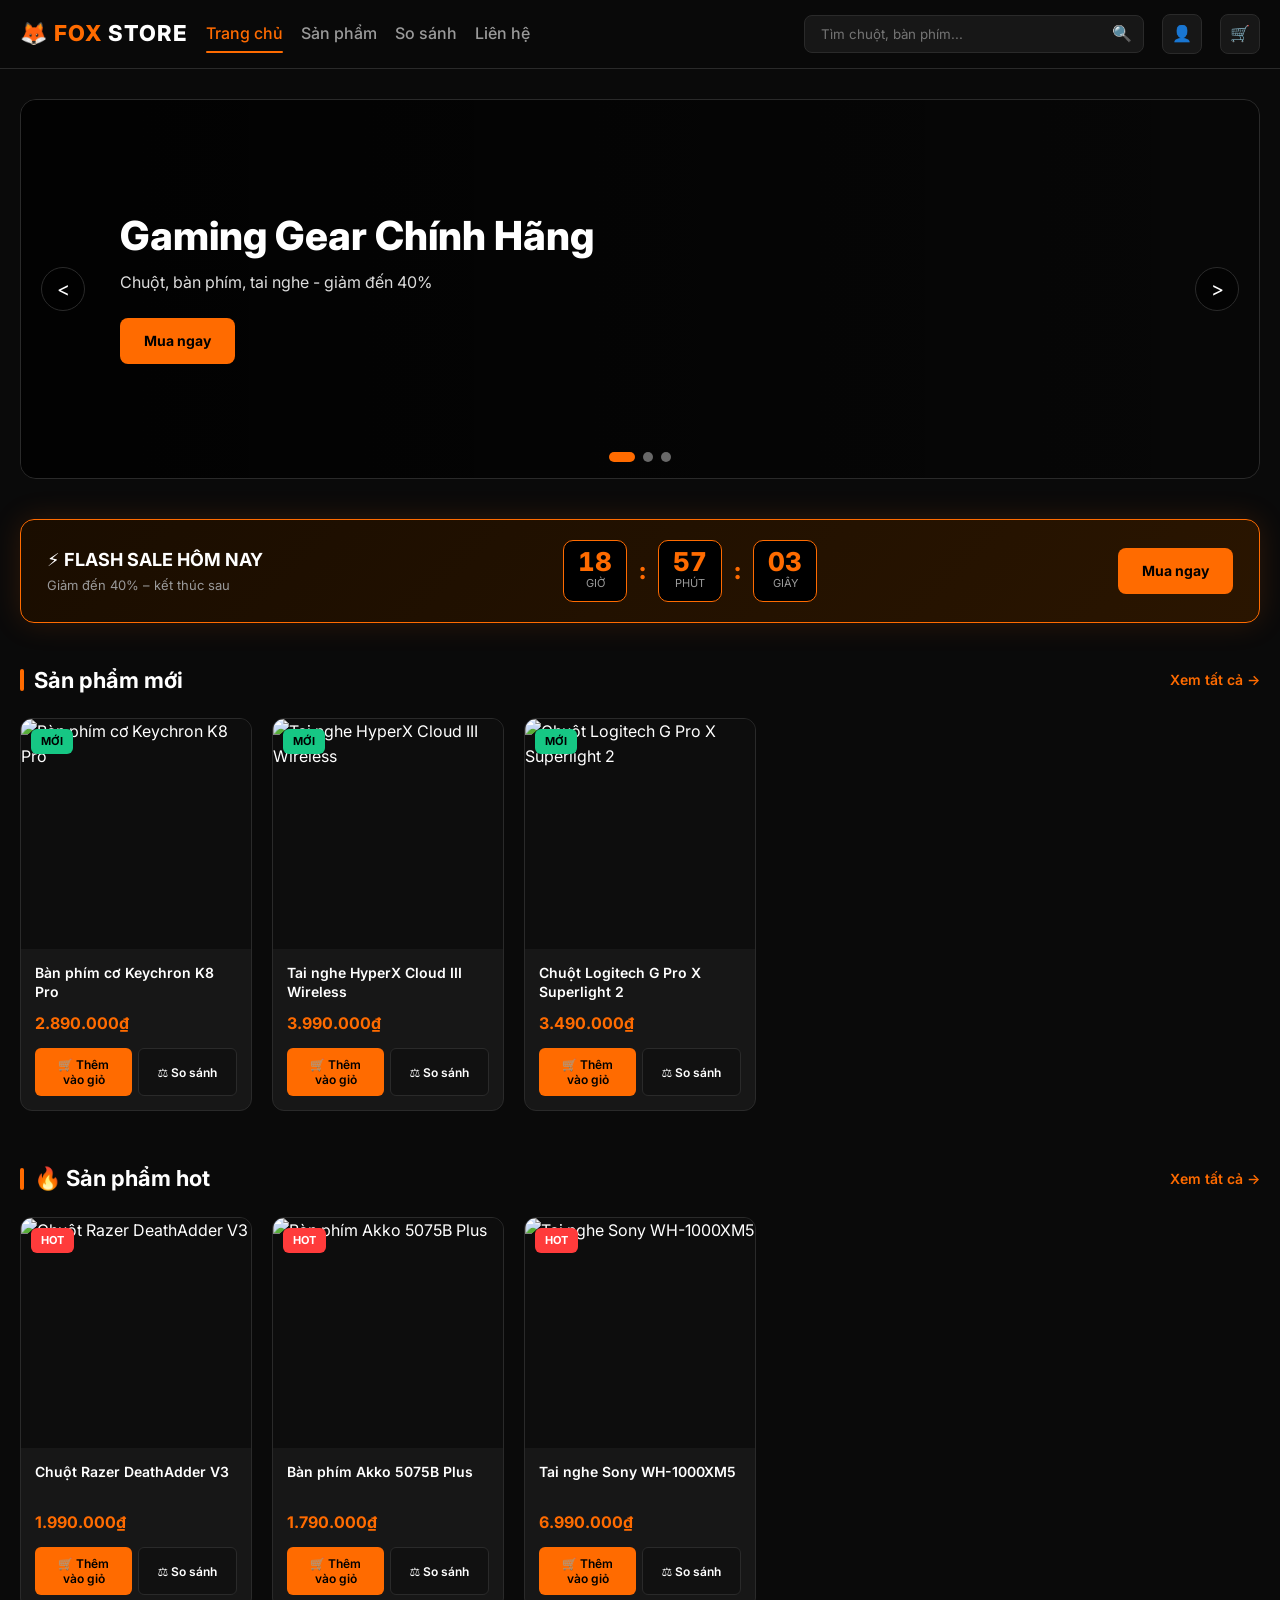
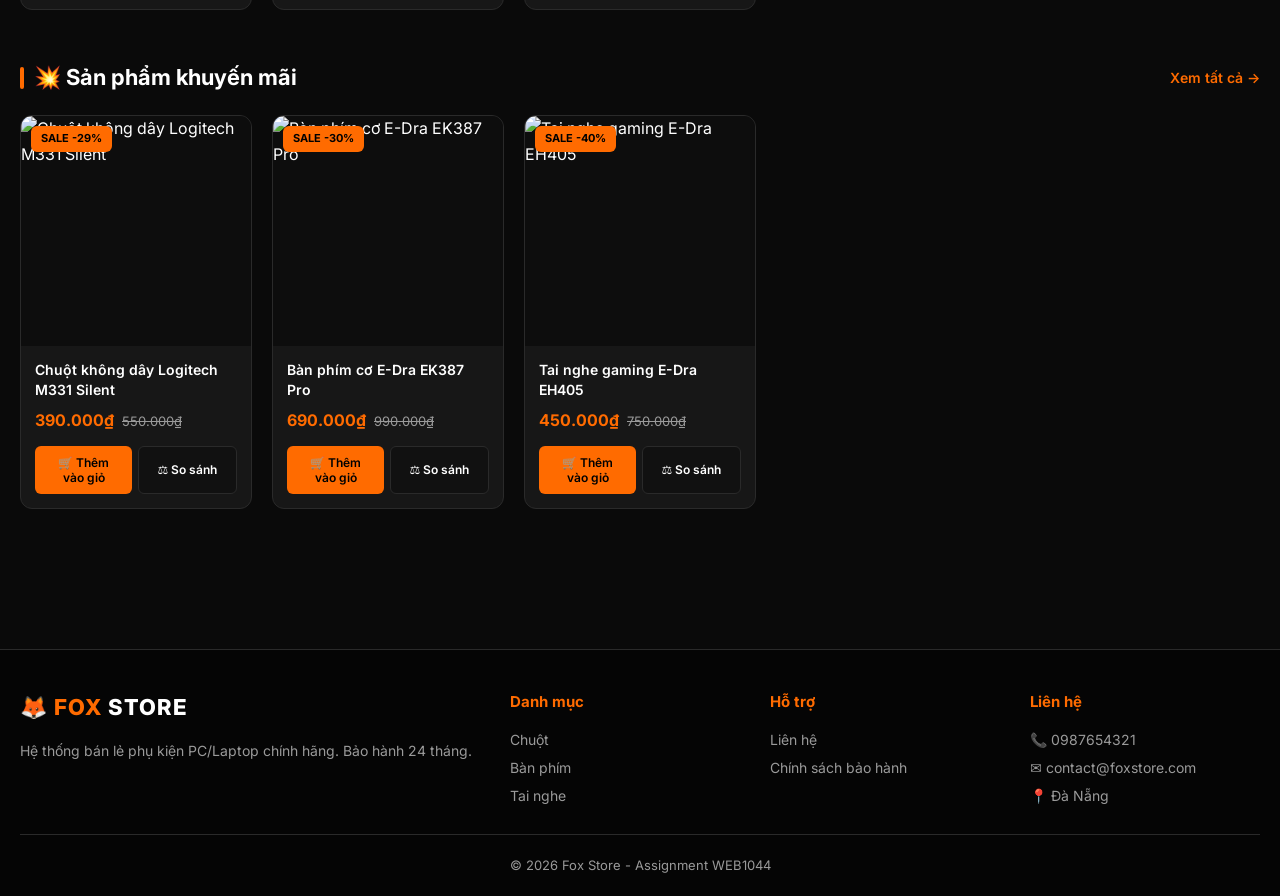
==== commit 50df3db4: "Fix bugs" ====
--- a/index.html
+++ b/index.html
@@ -4,7 +4,7 @@
 <head>
     <meta charset="UTF-8">
     <meta name="viewport" content="width=device-width, initial-scale=1.0">
-    <title>Fox Store 🦊 – Phụ kiện PC / Laptop chính hãng</title>
+    <title>Fox Store 🦊 - Phụ kiện PC / Laptop chính hãng</title>
     <link href="https://fonts.googleapis.com/css2?family=Inter:wght@400;500;600;700;800&display=swap" rel="stylesheet">
     <link rel="stylesheet" href="css/style.css">
 </head>
--- a/css/style.css
+++ b/css/style.css
@@ -1,8 +1,3 @@
-/* ============================================================
-   FOX STORE – MASTER STYLESHEET
-   ============================================================ */
-
-/* ============ RESET & VARIABLES ============ */
 :root {
     --bg: #0a0a0a;
     --bg-2: #111;
@@ -64,7 +59,6 @@
     font-family: inherit;
 }
 
-/* ============ HEADER ============ */
 .header {
     position: sticky;
     top: 0;
@@ -215,7 +209,6 @@
     white-space: nowrap;
 }
 
-/* ============ CONTAINER ============ */
 .container {
     max-width: 1280px;
     margin: 0 auto;
@@ -263,7 +256,6 @@
     color: var(--accent-2);
 }
 
-/* ============ BUTTONS ============ */
 .btn {
     display: inline-flex;
     align-items: center;
@@ -387,7 +379,6 @@
     background: linear-gradient(135deg, #b875f8, #a855f7);
 }
 
-/* ============ SLIDER ============ */
 .slider {
     position: relative;
     border-radius: var(--radius-lg);
@@ -491,7 +482,6 @@
     border-radius: 6px;
 }
 
-/* ============ COUNTDOWN ============ */
 .countdown-bar {
     background: linear-gradient(135deg, #1a0d00, #2a1500);
     border: 1px solid var(--accent);
@@ -553,7 +543,6 @@
     font-weight: 800;
 }
 
-/* ============ PRODUCT GRID ============ */
 .product-grid {
     display: grid;
     grid-template-columns: repeat(auto-fill, minmax(230px, 1fr));
@@ -709,7 +698,6 @@
     transform: none;
 }
 
-/* ============ FORM ============ */
 .form-group {
     margin-bottom: 16px;
 }
@@ -773,7 +761,6 @@
     gap: 14px;
 }
 
-/* ============ PASSWORD TOGGLE ============ */
 .pw-wrap {
     position: relative;
 }
@@ -802,7 +789,6 @@
     background: var(--bg-2);
 }
 
-/* ============ CART ============ */
 .cart-item {
     display: grid;
     grid-template-columns: 80px 1fr auto auto;
@@ -892,7 +878,6 @@
     color: var(--accent);
 }
 
-/* ============ TOAST ============ */
 .toast {
     position: fixed;
     bottom: 24px;
@@ -914,7 +899,6 @@
     transform: translateX(0);
 }
 
-/* ============ FOOTER ============ */
 .footer {
     background: #050505;
     border-top: 1px solid var(--border);
@@ -957,7 +941,6 @@
     font-size: 13px;
 }
 
-/* ============ SEARCH RESULT ============ */
 .search-result-box {
     position: absolute;
     top: calc(100% + 8px);
@@ -998,7 +981,6 @@
     flex-shrink: 0;
 }
 
-/* ============ CATEGORY PAGE ============ */
 .category-layout {
     display: grid;
     grid-template-columns: 260px 1fr;
@@ -1186,7 +1168,6 @@
     opacity: .4;
 }
 
-/* ============ PRODUCT DETAIL ============ */
 .product-detail {
     display: grid;
     grid-template-columns: 1fr 1fr;
@@ -1388,7 +1369,6 @@
     margin-bottom: 6px;
 }
 
-/* ============ VIDEO ============ */
 .video-section {
     background: var(--card);
     border: 1px solid var(--border);
@@ -1545,7 +1525,6 @@
     height: 100% !important;
 }
 
-/* ============ TABS ============ */
 .tabs {
     display: flex;
     gap: 4px;
@@ -1613,7 +1592,6 @@
     color: var(--muted);
 }
 
-/* ============ AUTH ============ */
 .auth-wrap {
     max-width: 460px;
     margin: 40px auto;
@@ -1711,9 +1689,6 @@
     color: #fff;
 }
 
-/* ============================================================
-   ADMIN / SHIPPER TOPBAR
-   ============================================================ */
 .admin-topbar {
     position: sticky;
     top: 0;
@@ -1825,9 +1800,6 @@
     border-top-color: rgba(0, 168, 255, .3);
 }
 
-/* ============================================================
-   ADMIN PANEL
-   ============================================================ */
 .admin-header {
     display: flex;
     justify-content: space-between;
@@ -2048,7 +2020,6 @@
     background: rgba(255, 59, 59, 0.1);
 }
 
-/* ============ ADMIN SORT BAR ============ */
 .admin-sort-bar {
     display: flex;
     gap: 12px;
@@ -2091,7 +2062,6 @@
     margin: 0 4px;
 }
 
-/* ============ MODAL ============ */
 .modal-overlay {
     position: fixed;
     inset: 0;
@@ -2210,7 +2180,6 @@
     display: none;
 }
 
-/* ============ EXPORT MODAL ============ */
 .export-hint {
     background: rgba(0, 168, 255, 0.08);
     border-left: 3px solid #00a8ff;
@@ -2260,7 +2229,6 @@
     border-color: var(--accent);
 }
 
-/* ============ STAR RATING ============ */
 .stars-display {
     letter-spacing: 1px;
     display: inline-block;
@@ -2301,7 +2269,6 @@
     font-weight: 600;
 }
 
-/* ============ REVIEW SECTION ============ */
 .review-section {
     margin-top: 20px;
     padding: 20px;
@@ -2326,7 +2293,6 @@
     margin-bottom: 12px;
 }
 
-/* ============ ANALYTICS ============ */
 .analytics-row {
     display: grid;
     grid-template-columns: 1fr 1fr;
@@ -2383,7 +2349,6 @@
     flex-shrink: 0;
 }
 
-/* ============ REVIEWS LIST (admin) ============ */
 .review-row {
     display: flex;
     gap: 14px;
@@ -2405,7 +2370,6 @@
     flex-shrink: 0;
 }
 
-/* ============ BROADCAST (admin) ============ */
 #broadcastContent .analytics-box h3 {
     color: var(--accent);
     font-size: 16px;
@@ -2421,7 +2385,6 @@
     margin-top: 8px;
 }
 
-/* ============ GEOLOCATION ============ */
 .geo-box {
     background: var(--card);
     border: 1px solid var(--border);
@@ -2448,7 +2411,6 @@
     font-weight: 700;
 }
 
-/* ============ ORDERS ============ */
 .order-card {
     background: var(--card);
     border: 1px solid var(--border);
@@ -2515,7 +2477,6 @@
     font-weight: 700;
 }
 
-/* Timeline */
 .order-timeline {
     display: flex;
     justify-content: space-between;
@@ -2581,7 +2542,6 @@
     color: var(--accent);
 }
 
-/* Guest notice */
 .guest-notice {
     background: rgba(255, 176, 32, .1);
     border-left: 3px solid var(--warning);
@@ -2597,7 +2557,6 @@
     font-weight: 700;
 }
 
-/* ============ COMPARE ============ */
 .compare-empty {
     text-align: center;
     padding: 80px 20px;
@@ -2750,7 +2709,6 @@
     flex-direction: column;
 }
 
-/* Compare picker */
 .compare-picker-filter {
     display: flex;
     gap: 8px;
@@ -2834,7 +2792,6 @@
     pointer-events: none;
 }
 
-/* ============ CONTACT ============ */
 .contact-grid {
     display: grid;
     grid-template-columns: 1fr 1fr;
@@ -2848,7 +2805,6 @@
     padding: 28px;
 }
 
-/* ============ CHAT ============ */
 .chat-layout {
     display: grid;
     grid-template-columns: 320px 1fr;
@@ -3079,7 +3035,6 @@
     padding: 12px 24px;
 }
 
-/* ============ NOTIFICATIONS ============ */
 .notif-item {
     display: flex;
     gap: 16px;
@@ -3135,7 +3090,6 @@
     color: var(--muted);
 }
 
-/* ============ SHIPPER ============ */
 .ship-card {
     background: var(--card);
     border: 1px solid var(--border);
@@ -3203,9 +3157,6 @@
     border-left-color: var(--accent);
 }
 
-/* ============================================================
-   RESPONSIVE
-   ============================================================ */
 @media (max-width: 900px) {
     .header-inner {
         flex-wrap: wrap;
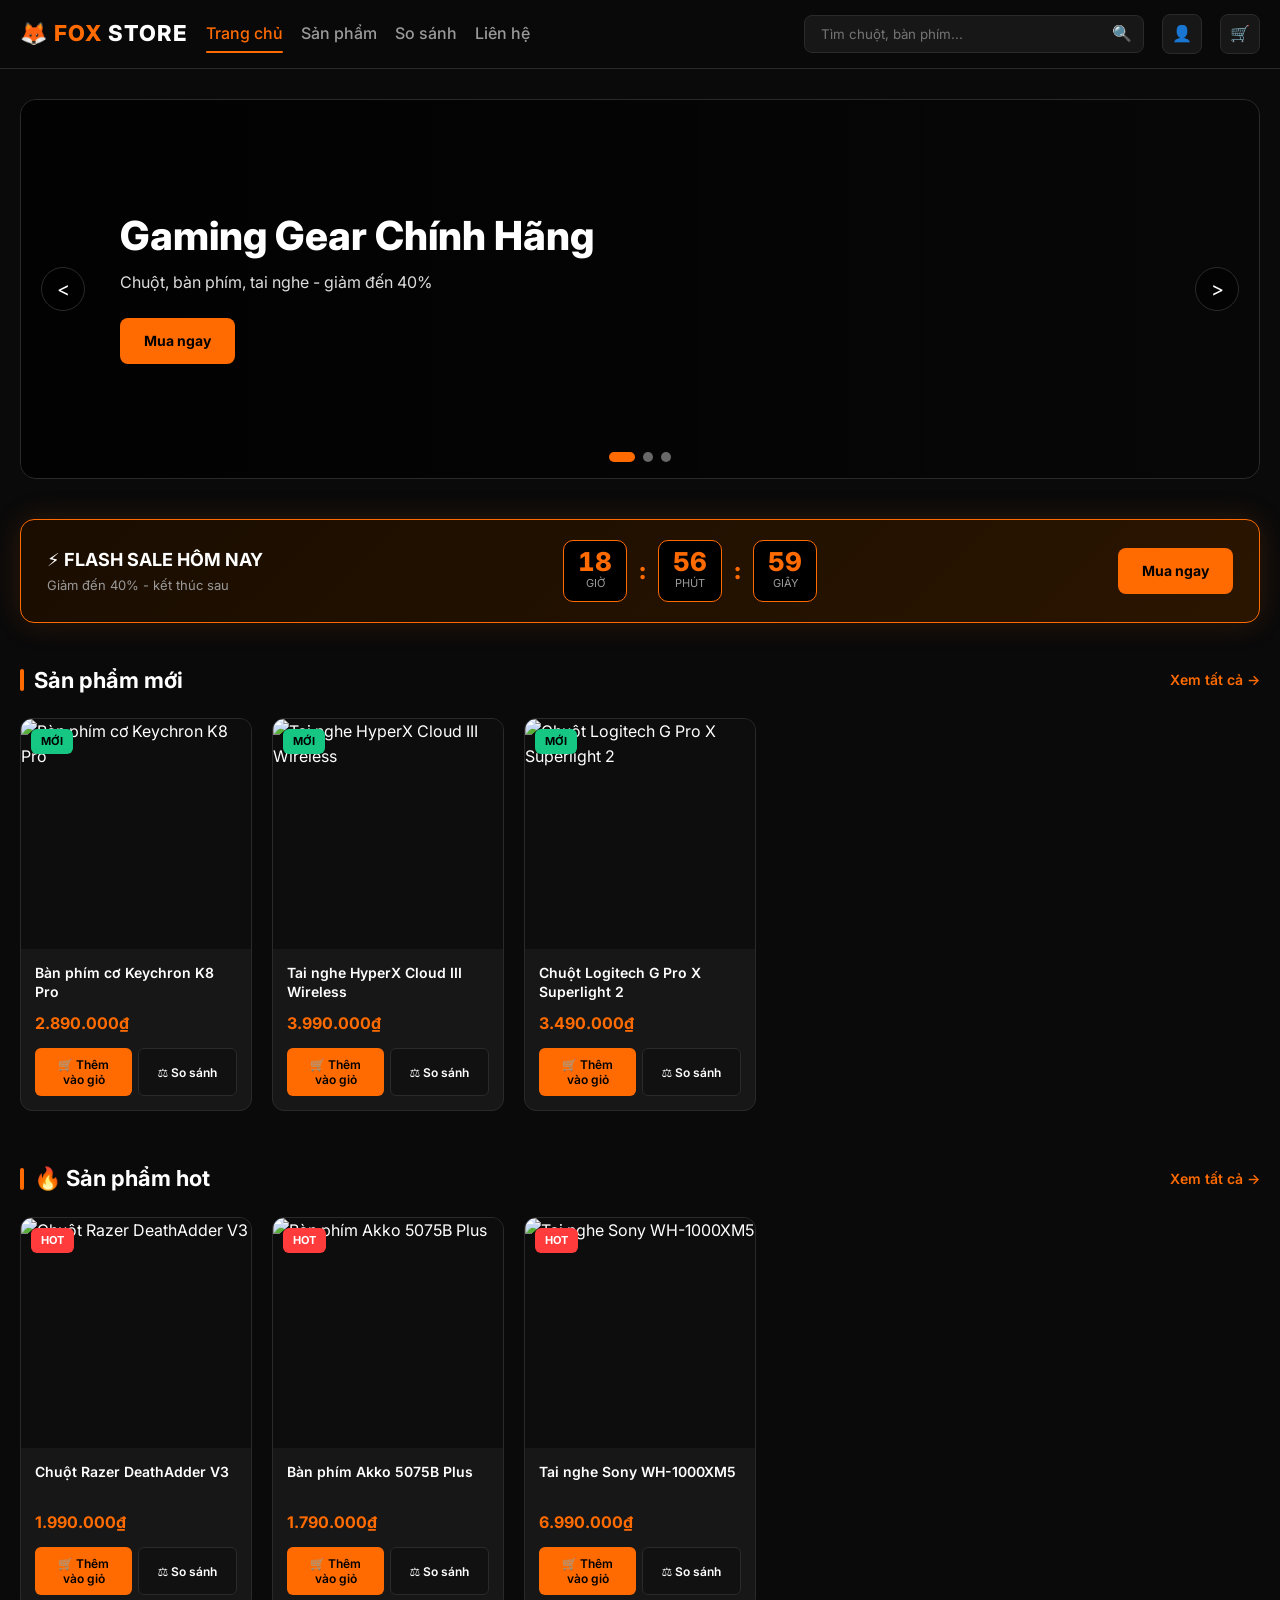
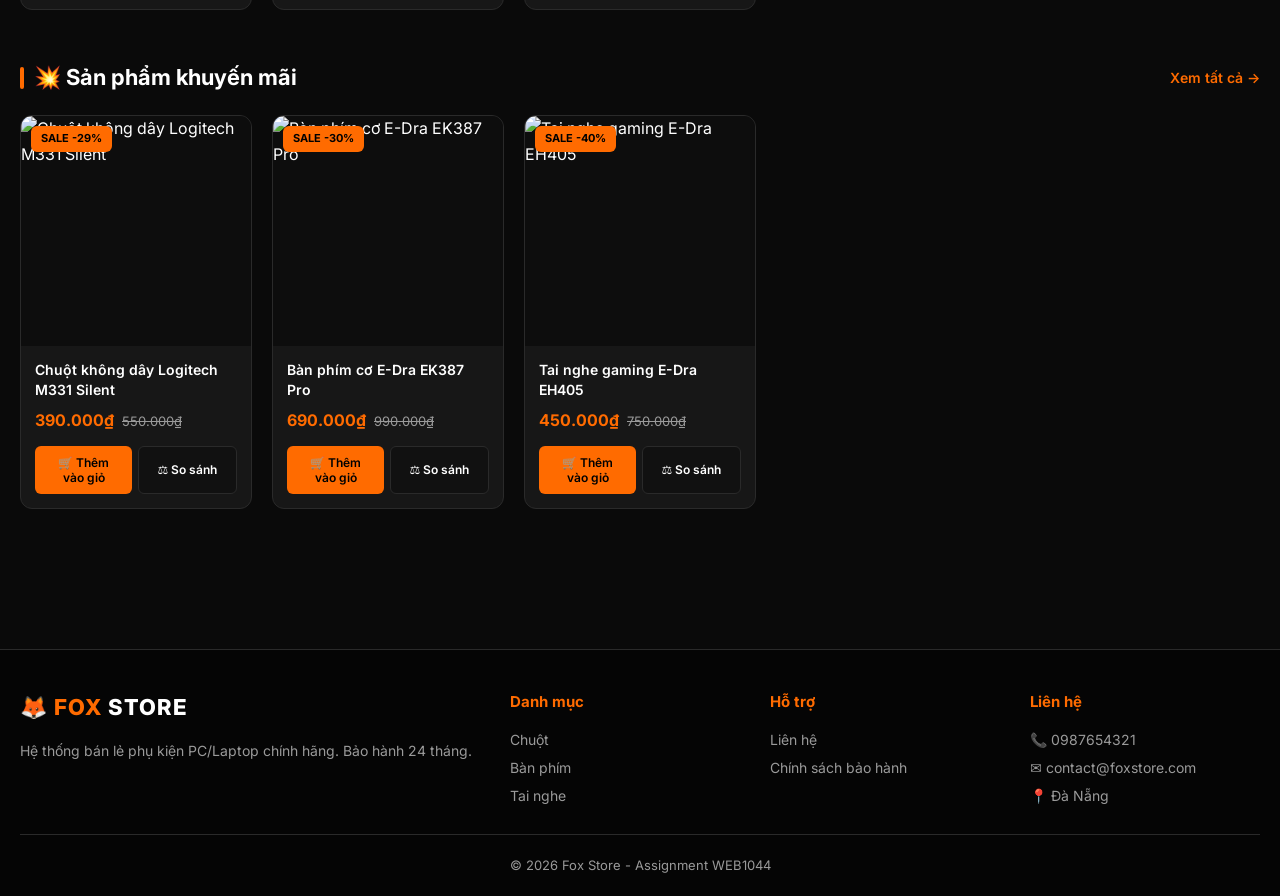
==== commit 3f2a07b0: "Update" ====
--- a/index.html
+++ b/index.html
@@ -14,7 +14,7 @@
     <div class="container">
         <div class="slider" id="slider"></div>
         <div class="countdown-bar">
-            <div class="countdown-label">⚡ FLASH SALE HÔM NAY<small>Giảm đến 40% – kết thúc sau</small></div>
+            <div class="countdown-label">⚡ FLASH SALE HÔM NAY<small>Giảm đến 40% - kết thúc sau</small></div>
             <div class="countdown" id="countdown"></div>
             <a href="category.html?group=sale" class="btn">Mua ngay</a>
         </div>
